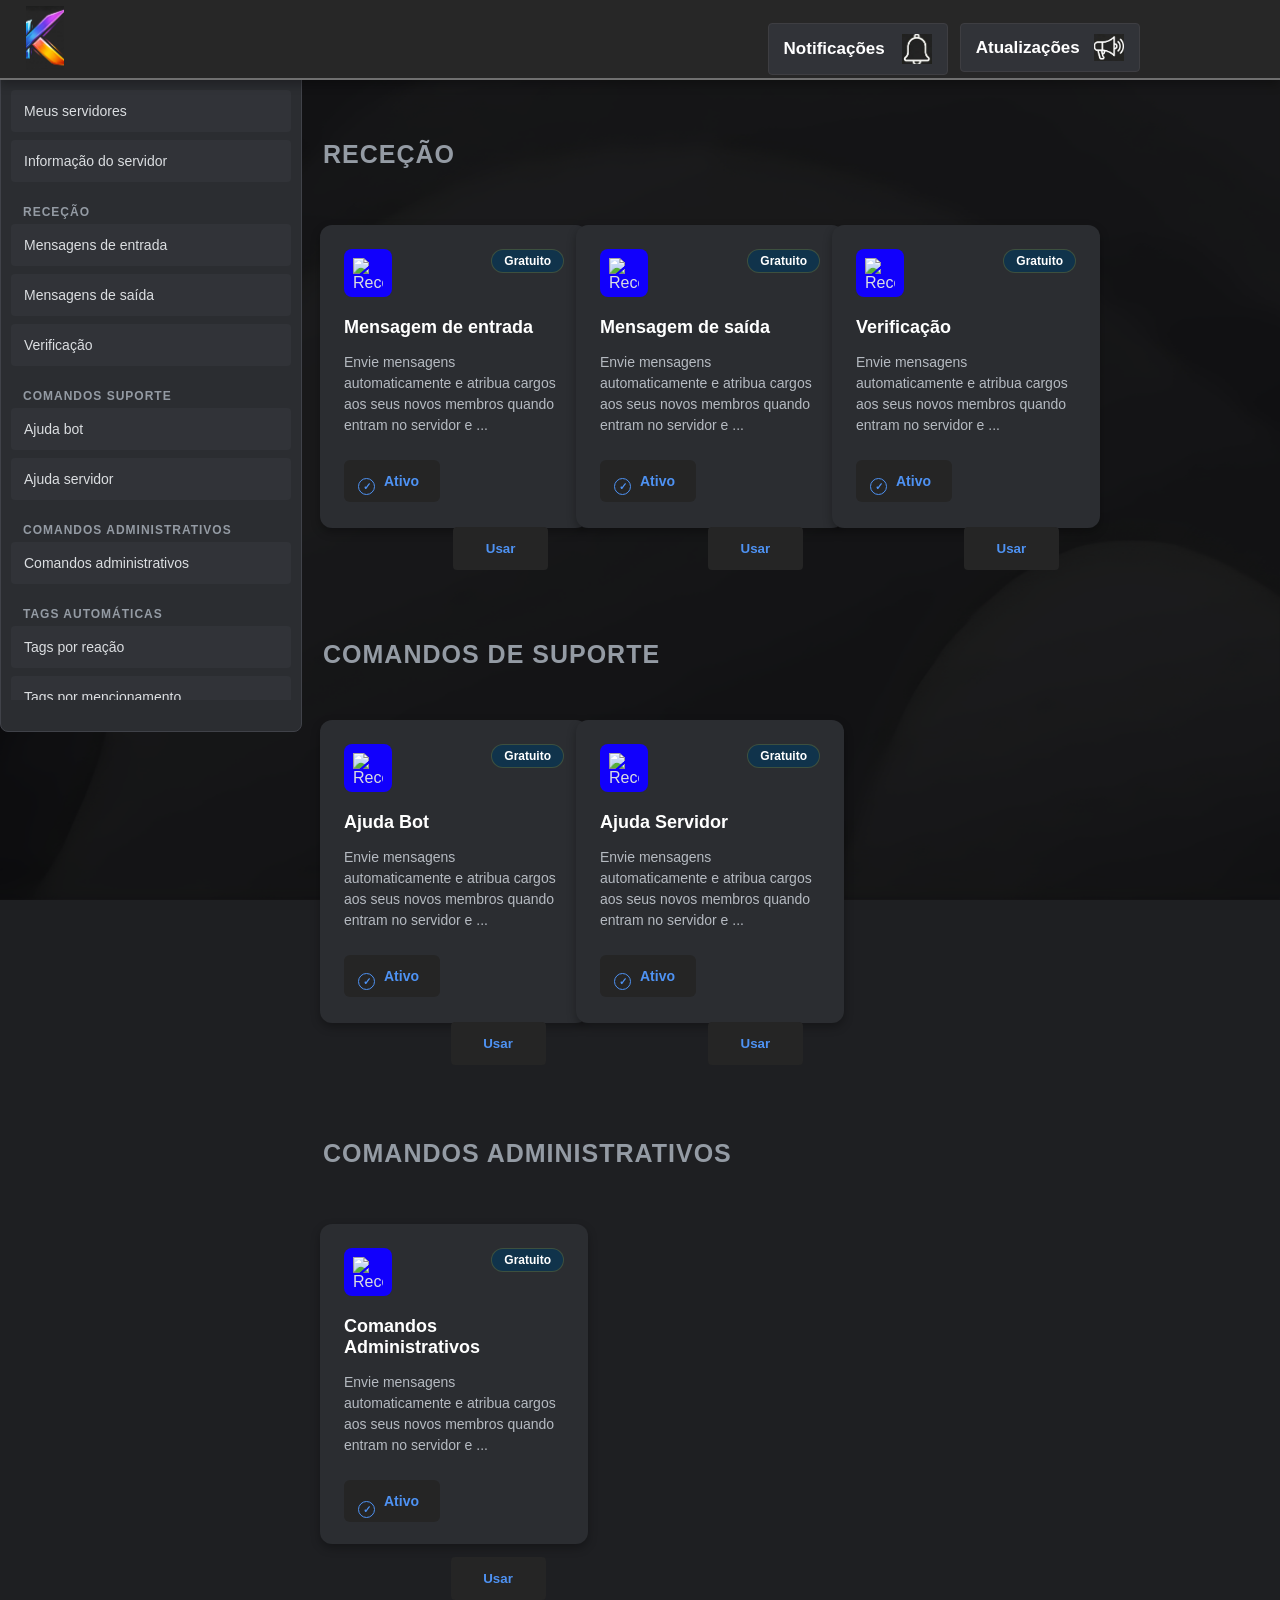
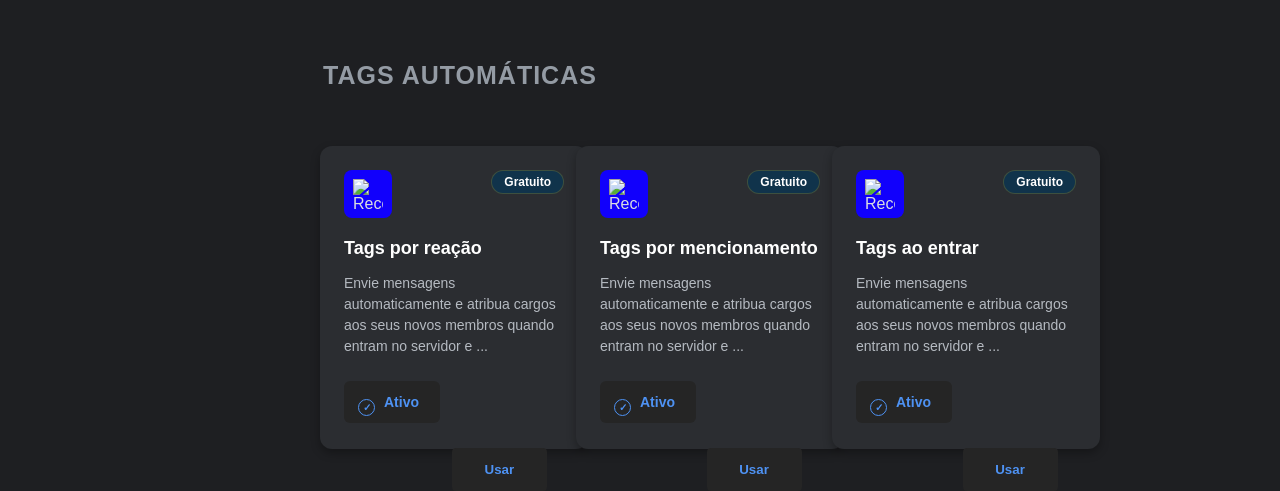
==== telainicialdashbord/telainicialdashbord.html @ 495f5aae "Add files via upload" ====
<!doctype html>
<html lang="pt-pt">

<head>
    <meta charset="UTF-8">
    <meta name="viewport" content="width=device-width, initial-scale=1.0">
    <meta name="description" content="Dashbord do Kroma">
    <meta name="kaywords" content="Dashbord, Kroma, Bot, Kroma bot, Discord bot">
    <meta name="author" content="David Santos">
    <title>Kroma dashbord</title>
    <link rel="stylesheet" href="telainicialdashbord.css">
</head>

<body>
    <header>
        <!--MENU-->
        <div class="container-vertical-scroll">
            <h3 class="titulo-scroll">Lista de Funcionalidades</h3>
            <div class="conteudo-scroll">
                <a href="funcoesdashbord/servidores.html" class="item-lista">Meus servidores</a>
                <a href="funcoesdashbord/infoservidores.html" class="item-lista">Informação do servidor</a>

                <div class="item-lista-categoria">Receção</div>
                <a href="funcoesdashbord/rececao_entrada/entrada.html" class="item-lista">Mensagens de entrada</a>
                <a href="funcoesdashbord/rececao_saida/saida.html" class="item-lista">Mensagens de saída</a>
                <a href="funcoesdashbord/rececao_verificacao/verificacao.html" class="item-lista">Verificação</a>

                <div class="item-lista-categoria">Comandos suporte</div>
                <a href="funcoesdashbord/comandos_suporte_ajuda_bot/ajuda_bot.html" class="item-lista">Ajuda bot</a>
                <a href="funcoesdashbord/comandos_suporte_ajuda_servidor/ajuda_servidor.html" class="item-lista">Ajuda
                    servidor</a>

                <div class="item-lista-categoria">Comandos administrativos</div>
                <a href="funcoesdashbord/comandos_administrativos_comandos_administrativos/comandos_administrativos.html"
                    class="item-lista">Comandos administrativos</a>

                <div class="item-lista-categoria">Tags automáticas</div>
                <a href="funcoesdashbord/tags_automaticas_tags_reacao/tags_reacao.html" class="item-lista">Tags por reação</a>
                <a href="funcoesdashbord/tags_automaticas_tags_mencionamento/tags_mencionamento.html" class="item-lista">Tags por mencionamento</a>
                <a href="funcoesdashbord/tags_automaticas_tags_entrar/tags_entrar.html" class="item-lista">Tag ao entrar</a>
            </div>
        </div>
        <!--TITULO RECEÇÃO-->
        <h1 class="titulo-rececao">Receção</h1>
        <!--TITULO COMANDOS SUPORTE-->
        <h1 class="titulo-comandos-suporte">Comandos de Suporte</h1>
        <!--TITULO COMANDOS ADMINISTRATIVOS-->
        <h1 class="titulo-comandos-administrativos">Comandos Administrativos</h1>
        <!--TITULO TAGS POR AUTOMATICAS-->
        <h1 class="titulo-tags-automaticas">Tags automáticas</h1>

    </header>

    <article>
        <div class="retangulo-info-telainicialdashbord"> </div>
        <div class="fundotelainicial-telainicialdashbord"> </div>
        <a href="..//index.html" class="logotelainicial-telainicialdashbord"></a>
        <!--ATUALIZAÇÕES-->
        <button id="btn-atualizacoes" class="botao-custom-atualizacoes">
            <span>Atualizações</span>
            <img src="imagenstelainicialdashbord/atualizacoestelainicialdashbord.jpg" alt="icon">
        </button>

        <div id="painel-atualizacoes" class="retangulo-atualizacoes">
            <div class="embed-item-atualizacoes">
                <div class="embed-barra-lateral-atualizacoes" style="background: #ff00b3;"></div>
                <div class="embed-conteudo-atualizacoes">
                    <strong>Versão 1.1</strong>
                    <p>Adicionado sistema com IA (Versão beta).</p>
                </div>
            </div>

            <div class="embed-item-atualizacoes">
                <div class="embed-barra-lateral-atualizacoes" style="background: #00ff15;"></div>
                <div class="embed-conteudo-atualizacoes">
                    <strong>Versão 1.0</strong>
                    <p>Adicionado sistema Tickets.</p>
                    <p>Adicionado mais 5 estilos de embled de entrada no servidor.</p>
                    <p>Adicionado mais 5 estilos de embled de saida no servidor.</p>
                </div>
            </div>

            <div class="embed-item-atualizacoes">
                <div class="embed-barra-lateral-atualizacoes" style="background: #5865F2;"></div>
                <div class="embed-conteudo-atualizacoes">
                    <strong>Versão Beta 1.1</strong>
                    <p>Otimização do sistema de convites.</p>
                    <p>Adicionado giveway exclusivo a tags.</p>
                    <p>Adicinado rank da staff.</p>
                </div>

            </div>
            <div class="embed-item-atualizacoes">
                <div class="embed-barra-lateral-atualizacoes" style="background: #ff0000;"></div>
                <div class="embed-conteudo-atualizacoes">
                    <strong>Versão Beta 1.0</strong>
                    <p>Adicionado sistema de giveway.</p>
                    <p>Adicionado sistema de convites.</p>
                    <p>Adicionado sistema de feedback à staff.</p>
                </div>

            </div>

        </div>
        <!--NOTIFICAÇÕES-->
        <button id="btn-notificacoes" class="botao-custom-notificacoes">
            <span>Notificações</span>
            <img src="imagenstelainicialdashbord/notificacaotelainicialdashbord.jpg" alt="icon">
        </button>

        <div id="painel-notificacoes" class="retangulo-notificacoes">
            <div class="embed-item-notificacoes">
                <div class="embed-barra-lateral-notificacoes" style="background: #eeff00;"></div>
                <div class="embed-conteudo-notificacoes">
                    <strong>SORTEIO</strong>
                    <p>Sorteio de um VIP mensal no nosso discord.</p>
                </div>
            </div>
        </div>
        <!--TODAS AS FUNCIONALIDADES DO BOT-->
        <!--MENSAGEM DE ENTRADA-->
        <div class="card-entrada">
            <div class="card-header-entrada">
                <div class="icon-box-entrada">
                    <img src="caminho-da-tua-imagem/wave-icon.png" alt="Recepção">
                </div>
                <span class="badge-gratuito-entrada">Gratuito</span>
            </div>

            <h2 class="card-title-entrada">Mensagem de entrada</h2>

            <p class="card-description-entrada">
                Envie mensagens automaticamente e atribua cargos aos seus novos membros quando entram no servidor e ...
            </p>

            <div class="status-button-entrada">
                <span class="check-icon-entrada">✓</span> Ativo
            </div>
        </div>
        <a href="funcoesdashbord/rececao_entrada/entrada.html" class="botao-funcao-entrada">
            <button type="button">Usar</button>
        </a>
        <!--MENSAGEM DE SAIDA-->
        <div class="card-saida">
            <div class="card-header-saida">
                <div class="icon-box-saida">
                    <img src="caminho-da-tua-imagem/wave-icon.png" alt="Recepção">
                </div>
                <span class="badge-gratuito-saida">Gratuito</span>
            </div>

            <h2 class="card-title-saida">Mensagem de saída</h2>

            <p class="card-description-saida">
                Envie mensagens automaticamente e atribua cargos aos seus novos membros quando entram no servidor e ...
            </p>

            <div class="status-button-saida">
                <span class="check-icon-saida">✓</span> Ativo
            </div>
        </div>
        <a href="funcoesdashbord/rececao_saida/saida.html" class="botao-funcao-saida">
            <button type="button">Usar</button>
        </a>
        <!--VERIFICAÇÃO-->
        <div class="card-verificacao">
            <div class="card-header-verificacao">
                <div class="icon-box-verificacao">
                    <img src="caminho-da-tua-imagem/wave-icon.png" alt="Recepção">
                </div>
                <span class="badge-gratuito-verificacao">Gratuito</span>
            </div>

            <h2 class="card-title-verificacao">Verificação</h2>

            <p class="card-description-verificacao">
                Envie mensagens automaticamente e atribua cargos aos seus novos membros quando entram no servidor e ...
            </p>

            <div class="status-button-verificacao">
                <span class="check-icon-verificacao">✓</span> Ativo
            </div>
        </div>
        <a href="funcoesdashbord/rececao_verificacao/verificacao.html" class="botao-funcao-verificacao">
            <button type="button">Usar</button>
        </a>
        <!--AJUDA BOT-->
        <div class="card-ajuda-bot">
            <div class="card-header-ajuda-bot">
                <div class="icon-box-ajuda-bot">
                    <img src="caminho-da-tua-imagem/wave-icon.png" alt="Recepção">
                </div>
                <span class="badge-gratuito-ajuda-bot">Gratuito</span>
            </div>

            <h2 class="card-title-ajuda-bot">Ajuda Bot</h2>

            <p class="card-description-ajuda-bot">
                Envie mensagens automaticamente e atribua cargos aos seus novos membros quando entram no servidor e ...
            </p>

            <div class="status-button-ajuda-bot">
                <span class="check-icon-ajuda-bot">✓</span> Ativo
            </div>
        </div>
        <a href="funcoesdashbord/comandos_suporte_ajuda_bot/ajuda_bot.html" class="botao-funcao-ajuda-bot">
            <button type="button">Usar</button>
        </a>
        <!--AJUDA SERVIDOR-->
        <div class="card-ajuda-servidor">
            <div class="card-header-ajuda-servidor">
                <div class="icon-box-ajuda-servidor">
                    <img src="caminho-da-tua-imagem/wave-icon.png" alt="Recepção">
                </div>
                <span class="badge-gratuito-ajuda-servidor">Gratuito</span>
            </div>

            <h2 class="card-title-ajuda-servidor">Ajuda Servidor</h2>

            <p class="card-description-ajuda-servidor">
                Envie mensagens automaticamente e atribua cargos aos seus novos membros quando entram no servidor e ...
            </p>

            <div class="status-button-ajuda-servidor">
                <span class="check-icon-ajuda-servidor">✓</span> Ativo
            </div>
        </div>
        <a href="funcoesdashbord/comandos_suporte_ajuda_servidor/ajuda_servidor.html" class="botao-funcao-ajuda-servidor">
            <button type="button">Usar</button>
        </a>
        <!--COMANDOS ADMINISTRATIVOS-->
        <div class="card-comandos-administrativos">
            <div class="card-header-comandos-administrativos">
                <div class="icon-box-comandos-administrativos">
                    <img src="caminho-da-tua-imagem/wave-icon.png" alt="Recepção">
                </div>
                <span class="badge-gratuito-comandos-administrativos">Gratuito</span>
            </div>

            <h2 class="card-title-comandos-administrativos">Comandos Administrativos</h2>

            <p class="card-description-comandos-administrativos">
                Envie mensagens automaticamente e atribua cargos aos seus novos membros quando entram no servidor e ...
            </p>

            <div class="status-button-comandos-administrativos">
                <span class="check-icon-comandos-administrativos">✓</span> Ativo
            </div>
        </div>
        <a href="funcoesdashbord/comandos_administrativos_comandos_administrativos/comandos_administrativos.html" class="botao-funcao-comandos-administrativos">
            <button type="button">Usar</button>
        </a>
        <!--TAGS POR REAÇÃO-->
        <div class="card-tags-reacao">
            <div class="card-header-tags-reacao">
                <div class="icon-box-tags-reacao">
                    <img src="caminho-da-tua-imagem/wave-icon.png" alt="Recepção">
                </div>
                <span class="badge-gratuito-tags-reacao">Gratuito</span>
            </div>

            <h2 class="card-title-tags-reacao">Tags por reação</h2>

            <p class="card-description-tags-reacao">
                Envie mensagens automaticamente e atribua cargos aos seus novos membros quando entram no servidor e ...
            </p>

            <div class="status-button-tags-reacao">
                <span class="check-icon-tags-reacao">✓</span> Ativo
            </div>
        </div>
        <a href="funcoesdashbord/tags_automaticas_tags_reacao/tags_reacao.html" class="botao-funcao-tags-reacao">
            <button type="button">Usar</button>
        </a>
        <!--TAGS POR MENCIONAMENTO-->
        <div class="card-tags-mencionamento">
            <div class="card-header-tags-mencionamento">
                <div class="icon-box-tags-mencionamento">
                    <img src="caminho-da-tua-imagem/wave-icon.png" alt="Recepção">
                </div>
                <span class="badge-gratuito-tags-mencionamento">Gratuito</span>
            </div>

            <h2 class="card-title-tags-mencionamento">Tags por mencionamento</h2>

            <p class="card-description-tags-mencionamento">
                Envie mensagens automaticamente e atribua cargos aos seus novos membros quando entram no servidor e ...
            </p>

            <div class="status-button-tags-mencionamento">
                <span class="check-icon-tags-mencionamento">✓</span> Ativo
            </div>
        </div>
        <a href="funcoesdashbord/tags_automaticas_tags_mencionamento/tags_mencionamento.html" class="botao-funcao-tags-mencionamento">
            <button type="button">Usar</button>
        </a>
        <!--TAGS AO ENTRAR-->
        <div class="card-tags-entrar">
            <div class="card-header-tags-entrar">
                <div class="icon-box-tags-entrar">
                    <img src="caminho-da-tua-imagem/wave-icon.png" alt="Recepção">
                </div>
                <span class="badge-gratuito-tags-entrar">Gratuito</span>
            </div>

            <h2 class="card-title-tags-entrar">Tags ao entrar</h2>

            <p class="card-description-tags-entrar">
                Envie mensagens automaticamente e atribua cargos aos seus novos membros quando entram no servidor e ...
            </p>

            <div class="status-button-tags-entrar">
                <span class="check-icon-tags-entrar">✓</span> Ativo
            </div>
        </div>
        <a href="funcoesdashbord/tags_automaticas_tags_entrar/tags_entrar.html" class="botao-funcao-tags-entrar">
            <button type="button">Usar</button>
        </a>
    </article>

    <footer>
    </footer>
    <script src="telainicialdashbord.js"></script>
</body>

</html>
---- telainicialdashbord/telainicialdashbord.css ----
.retangulo-info-telainicialdashbord {
    position: fixed;
    top: 0;
    left: 0;
    z-index: 3;
    width: 100%;
    height: 80px;
    background-color: #272727;
    display: flex;
    align-items: center;
    justify-content: center;
    padding: 0 20px;
    box-sizing: border-box;
    border-bottom: 2px solid #707070;
    box-shadow: 0 4px 10px rgba(0, 0, 0, 0.3);
    transition: all 0.3s ease;
    font-family: sans-serif;
}

@media (max-width: 600px) {
    .retangulo-info-telainicialdashbord {
        height: 60px;
        font-size: 14px;
    }
}

.fundotelainicial-telainicialdashbord {
    position: fixed;
    top: 0;
    left: 0;
    width: 100%;
    height: 100%;
    background-image: url('imagenstelainicialdashbord/fundotelaincialdashbord.png');
    background-size: cover;
    background-position: center;
    z-index: 0;
}

.logotelainicial-telainicialdashbord {
    position: fixed;
    top: 0.7%;
    left: 2%;
    width: 3%;
    height: 7%;
    background-image: url('imagenstelainicialdashbord/logotelainicialdashbord.jpg');
    background-size: cover;
    background-position: center;
    z-index: 4;
}

.container-vertical-scroll {
    position: fixed;
    top: 30px;
    /* Ajusta conforme a tua dashboard */
    left: 0px;
    width: 300px;
    height: 700px;
    background-color: #2b2d31;
    /* Cor cinza escuro do Discord */
    border-radius: 8px;
    border: 1px solid #404249;
    overflow: hidden;
    /* Garante que nada sai das bordas arredondadas */
    z-index: 1;
}

.titulo-scroll {
    background-color: #232428;
    color: white;
    margin: 0;
    padding: 15px;
    text-align: center;
    font-family: sans-serif;
    font-size: 16px;
    border-bottom: 1px solid #404249;
}

.conteudo-scroll {
    height: 600px;
    /* ALTURA FIXA: O scroll só aparece se o conteúdo exceder isto */
    overflow-y: auto;
    /* Adiciona o scroll vertical automaticamente */
    padding: 10px;
}

/* Estilização da Barra de Scroll (Para ficar bonita no Chrome/Edge) */
.conteudo-scroll::-webkit-scrollbar {
    width: 8px;
}

.conteudo-scroll::-webkit-scrollbar-track {
    background: #2b2d31;
}

.conteudo-scroll::-webkit-scrollbar-thumb {
    background: #1e1f22;
    border-radius: 10px;
}

.conteudo-scroll::-webkit-scrollbar-thumb:hover {
    background: #101112;
    /* Cor azul quando passas o rato */
}

/* Estilo dos itens lá dentro */
.item-lista {
    display: block;
    /* Faz o link ocupar a largura toda do retângulo */
    background: #313338;
    color: #dbdee1;
    padding: 12px;
    margin-bottom: 8px;
    border-radius: 4px;
    font-family: sans-serif;
    font-size: 14px;
    text-decoration: none;
    /* Remove o sublinhado de link */
    transition: all 0.2s ease;
    /* Efeito suave ao passar o rato */
    border: 1px solid transparent;
}

/* Efeito ao passar o rato (Hover) */
.item-lista:hover {
    background: #404249;
    /* Fica um pouco mais claro */
    color: #ffffff;
    /* A letra fica branca pura */
    transform: translateX(5px);
    /* Dá um pequeno salto para a direita */
}

/* Estilo das Categorias (Não são clicáveis) */
.item-lista-categoria {
    color: #949ba4;
    /* Cor mais discreta para títulos de categoria */
    padding: 15px 12px 5px 12px;
    font-family: sans-serif;
    font-size: 12px;
    /* Texto menor para parecer cabeçalho */
    font-weight: bold;
    text-transform: uppercase;
    /* Letras maiúsculas */
    letter-spacing: 1px;
}

/* Botão Estilo VS Code / Discord */
.botao-custom-atualizacoes {
    position: fixed;
    background-color: #313338;
    /* Cor original */
    color: white;
    border: 1px solid #3e3e42;
    padding: 10px 15px;
    width: 180px;
    display: flex;
    justify-content: space-between;
    align-items: center;
    cursor: pointer;
    border-radius: 4px;
    font-family: sans-serif;
    z-index: 3;
    top: 2.5%;
    left: 75%;
    font-size: 17px;
    transition: background-color 0.2s ease, border-color 0.2s ease;
    font-weight: bold;
}

/* ESTADO QUANDO PASSAS O RATO (HOVER) */
.botao-custom-atualizacoes:hover {
    background-color: #404249;
    /* Um cinza um pouco mais claro */
}

/* ESTADO QUANDO CLICAS (ACTIVE) - Opcional, para dar efeito de clique */
.botao-custom:active {
    background-color: #3e3e42;
    transform: translateY(1px);
    /* O botão "baixa" 1 pixel ao clicar */
}

.botao-custom-atualizacoes img {
    width: 30px;
    height: 27px;
    object-fit: cover;
}

/* Retângulo de Atualizações */
.retangulo-atualizacoes {
    display: none !important;
    position: absolute;
    width: 300px;
    background-color: #2b2d31;
    border: 1px solid #3e3e42;
    padding: 10px;
    border-radius: 4px;
    z-index: 9999;
    left: 70%;
    top: 9%;
}

/* Estilo que simula um Embed do Discord */
.embed-item-atualizacoes {
    background-color: #232428;
    display: flex;
    margin-bottom: 8px;
    border-radius: 4px;
    overflow: hidden;
}

.embed-barra-lateral-atualizacoes {
    width: 4px;
    /* A cor é definida via 'style' no HTML, mas podes por uma base aqui */
}

.embed-conteudo-atualizacoes {
    padding: 10px;
    color: #dbdee1;
    font-size: 13px;
    font-family: sans-serif;
}

/* Classe auxiliar para o JS */
.mostrar-atualizacoes {
    display: block !important;
}

.botao-custom-notificacoes {
    position: fixed;
    background-color: #313338;
    /* Cor original */
    color: white;
    border: 1px solid #3e3e42;
    padding: 10px 15px;
    width: 180px;
    display: flex;
    justify-content: space-between;
    align-items: center;
    cursor: pointer;
    border-radius: 4px;
    font-family: sans-serif;
    z-index: 3;
    top: 2.5%;
    left: 60%;
    font-size: 17px;
    transition: background-color 0.2s ease, border-color 0.2s ease;
    font-weight: bold;
}

/* ESTADO QUANDO PASSAS O RATO (HOVER) */
.botao-custom-notificacoes:hover {
    background-color: #404249;
    /* Um cinza um pouco mais claro */
}

/* ESTADO QUANDO CLICAS (ACTIVE) - Opcional, para dar efeito de clique */
.botao-custom-notificacoes:active {
    background-color: #3e3e42;
    transform: translateY(1px);
    /* O botão "baixa" 1 pixel ao clicar */
}

.botao-custom-notificacoes img {
    width: 30px;
    height: 30px;
    object-fit: cover;
}

/* Retângulo de Atualizações */
.retangulo-notificacoes {
    display: none !important;
    position: absolute;
    width: 300px;
    background-color: #2b2d31;
    border: 1px solid #3e3e42;
    padding: 10px;
    border-radius: 4px;
    z-index: 9999;
    left: 55%;
    top: 9%;
}

/* Estilo que simula um Embed do Discord */
.embed-item-notificacoes {
    background-color: #232428;
    display: flex;
    margin-bottom: 8px;
    border-radius: 4px;
    overflow: hidden;
}

.embed-barra-lateral-notificacoes {
    width: 4px;
}

.embed-conteudo-notificacoes {
    padding: 10px;
    color: #dbdee1;
    font-size: 13px;
    font-family: sans-serif;
}

/* Classe auxiliar para o JS */
.mostrar-notificacoes {
    display: block !important;
}

.mostrar-painel {
    display: block !important;
}

body {
    background-color: #1e1f22;
    /* Fundo escuro estilo Discord */
    font-family: 'Segoe UI', Tahoma, Geneva, Verdana, sans-serif;
    margin: 0;
    margin-top: 1700px;
}

.titulo-rececao {
    position: absolute;
    color: #949ba4;
    /* Cor mais discreta para títulos de categoria */
    padding: 15px 12px 5px 12px;
    font-family: sans-serif;
    font-size: 25px;
    /* Texto menor para parecer cabeçalho */
    font-weight: bold;
    text-transform: uppercase;
    /* Letras maiúsculas */
    letter-spacing: 1px;
    top: 12%;
    left: 24.3%;
    z-index: 2;
}

.botao-funcao-entrada button {
    position: absolute;
    background-color: #252525; /* Azul clássico do Discord */
    color: #4e92f3;
    padding: 10px 20px;
    border: none;
    border-radius: 4px;
    font-family: sans-serif;
    font-weight: bold;
    cursor: pointer;
    transition: background-color 0.2s;
    z-index: 2;
    top: 58.6%;
    left: 35.4%;
    width: 95px;
    height: 43px;
}

.botao-funcao-entrada button:hover {
    background-color: #404249; /* Azul um pouco mais escuro ao passar o rato */
}

.card-entrada {
    position: absolute;
    background-color: #2b2d31;
    width: 220px;
    height: 255px;
    padding: 24px;
    top: 25%;
    left: 25%;
    border-radius: 12px;
    box-shadow: 0 4px 10px rgba(0, 0, 0, 0.3);
    color: #dbdee1;
    z-index: 1;
}

.card-header-entrada {
    display: flex;
    justify-content: space-between;
    align-items: flex-start;
    margin-bottom: 20px;
}

.icon-box-entrada {
    background-color: #1100fc;
    /* Cor de fundo do ícone (ajuste conforme a imagem) */
    width: 48px;
    height: 48px;
    border-radius: 8px;
    display: flex;
    justify-content: center;
    align-items: center;
}

.icon-box-entrada img {
    width: 30px;
    height: 30px;
}

.badge-gratuito-entrada {
    background-color: #10334b;
    color: #ffffff;
    padding: 4px 12px;
    border-radius: 20px;
    font-size: 12px;
    font-weight: bold;
    border: 1px solid rgba(241, 196, 15, 0.2);
}

.card-title-entrada {
    color: #ffffff;
    font-size: 18px;
    margin: 0 0 12px 0;
}

.card-description-entrada {
    font-size: 14px;
    line-height: 1.5;
    color: #b5bac1;
    margin-bottom: 24px;
}

.status-button-entrada {
    display: relative;
    top: 20%;
    left: 60%;
    background-color: #252525;
    color: #4e92f3;
    /* Azul do texto "Ativo" */
    padding: 13px 6px;
    padding-left: 40px;
    border-radius: 6px;
    font-size: 14px;
    font-weight: 600;
    transition: background 0.2s;
    z-index: 1;
    width: 50px;
}

.check-icon-entrada {
    position: absolute;
    width: 15px;
    height: 15px;
    border: 1px solid #4e92f3;
    border-radius: 50%;
    display: flex;
    justify-content: center;
    align-items: center;
    margin-right: 10px;
    margin-left: 30px;
    font-size: 10px;
    top: 83.5%;
    left: 3%;
}

.botao-funcao-saida button {
    position: absolute;
    background-color: #252525; /* Azul clássico do Discord */
    color: #4e92f3;
    padding: 10px 20px;
    border: none;
    border-radius: 4px;
    font-family: sans-serif;
    font-weight: bold;
    cursor: pointer;
    transition: background-color 0.2s;
    z-index: 2;
    top: 58.6%;
    left: 55.3%;
    width: 95px;
    height: 43px;
}

.botao-funcao-saida button:hover {
    background-color: #404249; /* Azul um pouco mais escuro ao passar o rato */
}

.card-saida {
    position: absolute;
    background-color: #2b2d31;
    width: 220px;
    height: 255px;
    padding: 24px;
    top: 25%;
    left: 45%;
    border-radius: 12px;
    box-shadow: 0 4px 10px rgba(0, 0, 0, 0.3);
    color: #dbdee1;
    z-index: 1;
}

.card-header-saida {
    display: flex;
    justify-content: space-between;
    align-items: flex-start;
    margin-bottom: 20px;
}

.icon-box-saida {
    background-color: #1100fc;
    /* Cor de fundo do ícone (ajuste conforme a imagem) */
    width: 48px;
    height: 48px;
    border-radius: 8px;
    display: flex;
    justify-content: center;
    align-items: center;
}

.icon-box-saida img {
    width: 30px;
    height: 30px;
}

.badge-gratuito-saida {
    background-color: #10334b;
    color: #ffffff;
    padding: 4px 12px;
    border-radius: 20px;
    font-size: 12px;
    font-weight: bold;
    border: 1px solid rgba(241, 196, 15, 0.2);
}

.card-title-saida {
    color: #ffffff;
    font-size: 18px;
    margin: 0 0 12px 0;
}

.card-description-saida {
    font-size: 14px;
    line-height: 1.5;
    color: #b5bac1;
    margin-bottom: 24px;
}

.status-button-saida {
    display: relative;
    top: 20%;
    left: 60%;
    background-color: #252525;
    color: #4e92f3;
    /* Azul do texto "Ativo" */
    padding: 13px 6px;
    padding-left: 40px;
    border-radius: 6px;
    font-size: 14px;
    font-weight: 600;
    transition: background 0.2s;
    z-index: 1;
    width: 50px;
}

.check-icon-saida {
    position: absolute;
    width: 15px;
    height: 15px;
    border: 1px solid #4e92f3;
    border-radius: 50%;
    display: flex;
    justify-content: center;
    align-items: center;
    margin-right: 10px;
    margin-left: 30px;
    font-size: 10px;
    top: 83.5%;
    left: 3%;
}

.botao-funcao-verificacao button {
    position: absolute;
    background-color: #252525; /* Azul clássico do Discord */
    color: #4e92f3;
    padding: 10px 20px;
    border: none;
    border-radius: 4px;
    font-family: sans-serif;
    font-weight: bold;
    cursor: pointer;
    transition: background-color 0.2s;
    z-index: 2;
    top: 58.6%;
    left: 75.3%;
    width: 95px;
    height: 43px;
}

.botao-funcao-verificacao button:hover {
    background-color: #404249; /* Azul um pouco mais escuro ao passar o rato */
}

.card-verificacao {
    position: absolute;
    background-color: #2b2d31;
    width: 220px;
    height: 255px;
    padding: 24px;
    top: 25%;
    left: 65%;
    border-radius: 12px;
    box-shadow: 0 4px 10px rgba(0, 0, 0, 0.3);
    color: #dbdee1;
    z-index: 1;
}

.card-header-verificacao {
    display: flex;
    justify-content: space-between;
    align-items: flex-start;
    margin-bottom: 20px;
}

.icon-box-verificacao {
    background-color: #1100fc;
    /* Cor de fundo do ícone (ajuste conforme a imagem) */
    width: 48px;
    height: 48px;
    border-radius: 8px;
    display: flex;
    justify-content: center;
    align-items: center;
}

.icon-box-verificacao img {
    width: 30px;
    height: 30px;
}

.badge-gratuito-verificacao {
    background-color: #10334b;
    color: #ffffff;
    padding: 4px 12px;
    border-radius: 20px;
    font-size: 12px;
    font-weight: bold;
    border: 1px solid rgba(241, 196, 15, 0.2);
}

.card-title-verificacao {
    color: #ffffff;
    font-size: 18px;
    margin: 0 0 12px 0;
}

.card-description-verificacao {
    font-size: 14px;
    line-height: 1.5;
    color: #b5bac1;
    margin-bottom: 24px;
}

.status-button-verificacao {
    display: relative;
    top: 20%;
    left: 60%;
    background-color: #252525;
    color: #4e92f3;
    /* Azul do texto "Ativo" */
    padding: 13px 6px;
    padding-left: 40px;
    border-radius: 6px;
    font-size: 14px;
    font-weight: 600;
    transition: background 0.2s;
    z-index: 1;
    width: 50px;
}

.check-icon-verificacao {
    position: absolute;
    width: 15px;
    height: 15px;
    border: 1px solid #4e92f3;
    border-radius: 50%;
    display: flex;
    justify-content: center;
    align-items: center;
    margin-right: 10px;
    margin-left: 30px;
    font-size: 10px;
    top: 83.5%;
    left: 3%;
}

.titulo-comandos-suporte {
    position: absolute;
    color: #949ba4;
    /* Cor mais discreta para títulos de categoria */
    padding: 15px 12px 5px 12px;
    font-family: sans-serif;
    font-size: 25px;
    /* Texto menor para parecer cabeçalho */
    font-weight: bold;
    text-transform: uppercase;
    /* Letras maiúsculas */
    letter-spacing: 1px;
    top: 67.6%;
    left: 24.3%;
    z-index: 2;
}

.botao-funcao-ajuda-bot button {
    position: absolute;
    background-color: #252525; /* Azul clássico do Discord */
    color: #4e92f3;
    padding: 10px 20px;
    border: none;
    border-radius: 4px;
    font-family: sans-serif;
    font-weight: bold;
    cursor: pointer;
    transition: background-color 0.2s;
    z-index: 2;
    top: 113.6%;
    left: 35.2%;
    width: 95px;
    height: 43px;
}

.botao-funcao-ajuda-bot button:hover {
    background-color: #404249; /* Azul um pouco mais escuro ao passar o rato */
}

.card-ajuda-bot {
    position: absolute;
    background-color: #2b2d31;
    width: 220px;
    height: 255px;
    padding: 24px;
    top: 80%;
    left: 25%;
    border-radius: 12px;
    box-shadow: 0 4px 10px rgba(0, 0, 0, 0.3);
    color: #dbdee1;
    z-index: 1;
}

.card-header-ajuda-bot {
    display: flex;
    justify-content: space-between;
    align-items: flex-start;
    margin-bottom: 20px;
}

.icon-box-ajuda-bot {
    background-color: #1100fc;
    /* Cor de fundo do ícone (ajuste conforme a imagem) */
    width: 48px;
    height: 48px;
    border-radius: 8px;
    display: flex;
    justify-content: center;
    align-items: center;
}

.icon-box-ajuda-bot img {
    width: 30px;
    height: 30px;
}

.badge-gratuito-ajuda-bot {
    background-color: #10334b;
    color: #ffffff;
    padding: 4px 12px;
    border-radius: 20px;
    font-size: 12px;
    font-weight: bold;
    border: 1px solid rgba(241, 196, 15, 0.2);
}

.card-title-ajuda-bot {
    color: #ffffff;
    font-size: 18px;
    margin: 0 0 12px 0;
}

.card-description-ajuda-bot {
    font-size: 14px;
    line-height: 1.5;
    color: #b5bac1;
    margin-bottom: 24px;
}

.status-button-ajuda-bot {
    display: relative;
    top: 20%;
    left: 60%;
    background-color: #252525;
    color: #4e92f3;
    /* Azul do texto "Ativo" */
    padding: 13px 6px;
    padding-left: 40px;
    border-radius: 6px;
    font-size: 14px;
    font-weight: 600;
    transition: background 0.2s;
    z-index: 1;
    width: 50px;
}

.check-icon-ajuda-bot {
    position: absolute;
    width: 15px;
    height: 15px;
    border: 1px solid #4e92f3;
    border-radius: 50%;
    display: flex;
    justify-content: center;
    align-items: center;
    margin-right: 10px;
    margin-left: 30px;
    font-size: 10px;
    top: 83.5%;
    left: 3%;
}

.botao-funcao-ajuda-servidor button {
    position: absolute;
    background-color: #252525; /* Azul clássico do Discord */
    color: #4e92f3;
    padding: 10px 20px;
    border: none;
    border-radius: 4px;
    font-family: sans-serif;
    font-weight: bold;
    cursor: pointer;
    transition: background-color 0.2s;
    z-index: 2;
    top: 113.6%;
    left: 55.3%;
    width: 95px;
    height: 43px;
}

.botao-funcao-ajuda-servidor button:hover {
    background-color: #404249; /* Azul um pouco mais escuro ao passar o rato */
}

.card-ajuda-servidor {
    position: absolute;
    background-color: #2b2d31;
    width: 220px;
    height: 255px;
    padding: 24px;
    top: 80%;
    left: 45%;
    border-radius: 12px;
    box-shadow: 0 4px 10px rgba(0, 0, 0, 0.3);
    color: #dbdee1;
    z-index: 1;
}

.card-header-ajuda-servidor {
    display: flex;
    justify-content: space-between;
    align-items: flex-start;
    margin-bottom: 20px;
}

.icon-box-ajuda-servidor {
    background-color: #1100fc;
    /* Cor de fundo do ícone (ajuste conforme a imagem) */
    width: 48px;
    height: 48px;
    border-radius: 8px;
    display: flex;
    justify-content: center;
    align-items: center;
}

.icon-box-ajuda-servidor img {
    width: 30px;
    height: 30px;
}

.badge-gratuito-ajuda-servidor {
    background-color: #10334b;
    color: #ffffff;
    padding: 4px 12px;
    border-radius: 20px;
    font-size: 12px;
    font-weight: bold;
    border: 1px solid rgba(241, 196, 15, 0.2);
}

.card-title-ajuda-servidor {
    color: #ffffff;
    font-size: 18px;
    margin: 0 0 12px 0;
}

.card-description-ajuda-servidor {
    font-size: 14px;
    line-height: 1.5;
    color: #b5bac1;
    margin-bottom: 24px;
}

.status-button-ajuda-servidor {
    display: relative;
    top: 20%;
    left: 60%;
    background-color: #252525;
    color: #4e92f3;
    /* Azul do texto "Ativo" */
    padding: 13px 6px;
    padding-left: 40px;
    border-radius: 6px;
    font-size: 14px;
    font-weight: 600;
    transition: background 0.2s;
    z-index: 1;
    width: 50px;
}

.check-icon-ajuda-servidor {
    position: absolute;
    width: 15px;
    height: 15px;
    border: 1px solid #4e92f3;
    border-radius: 50%;
    display: flex;
    justify-content: center;
    align-items: center;
    margin-right: 10px;
    margin-left: 30px;
    font-size: 10px;
    top: 83.5%;
    left: 3%;
}

.titulo-comandos-administrativos {
    position: absolute;
    color: #949ba4;
    /* Cor mais discreta para títulos de categoria */
    padding: 15px 12px 5px 12px;
    font-family: sans-serif;
    font-size: 25px;
    /* Texto menor para parecer cabeçalho */
    font-weight: bold;
    text-transform: uppercase;
    /* Letras maiúsculas */
    letter-spacing: 1px;
    top: 123%;
    left: 24.3%;
    z-index: 2;
}

.botao-funcao-comandos-administrativos button {
    position: absolute;
    background-color: #252525; /* Azul clássico do Discord */
    color: #4e92f3;
    padding: 10px 20px;
    border: none;
    border-radius: 4px;
    font-family: sans-serif;
    font-weight: bold;
    cursor: pointer;
    transition: background-color 0.2s;
    z-index: 2;
    top: 173%;
    left: 35.2%;
    width: 95px;
    height: 43px;
}

.botao-funcao-comandos-administrativos button:hover {
    background-color: #404249; /* Azul um pouco mais escuro ao passar o rato */
}

.card-comandos-administrativos {
    position: absolute;
    background-color: #2b2d31;
    width: 220px;
    height: 272px;
    padding: 24px;
    top: 136%;
    left: 25%;
    border-radius: 12px;
    box-shadow: 0 4px 10px rgba(0, 0, 0, 0.3);
    color: #dbdee1;
    z-index: 1;
}

.card-header-comandos-administrativos {
    display: flex;
    justify-content: space-between;
    align-items: flex-start;
    margin-bottom: 20px;
}

.icon-box-comandos-administrativos {
    background-color: #1100fc;
    /* Cor de fundo do ícone (ajuste conforme a imagem) */
    width: 48px;
    height: 48px;
    border-radius: 8px;
    display: flex;
    justify-content: center;
    align-items: center;
}

.icon-box-comandos-administrativos img {
    width: 30px;
    height: 30px;
}

.badge-gratuito-comandos-administrativos {
    background-color: #10334b;
    color: #ffffff;
    padding: 4px 12px;
    border-radius: 20px;
    font-size: 12px;
    font-weight: bold;
    border: 1px solid rgba(241, 196, 15, 0.2);
}

.card-title-comandos-administrativos {
    color: #ffffff;
    font-size: 18px;
    margin: 0 0 12px 0;
}

.card-description-comandos-administrativos {
    font-size: 14px;
    line-height: 1.5;
    color: #b5bac1;
    margin-bottom: 24px;
}

.status-button-comandos-administrativos {
    display: relative;
    top: 20%;
    left: 60%;
    background-color: #252525;
    color: #4e92f3;
    /* Azul do texto "Ativo" */
    padding: 13px 6px;
    padding-left: 40px;
    border-radius: 6px;
    font-size: 14px;
    font-weight: 600;
    transition: background 0.2s;
    z-index: 1;
    width: 50px;
}

.check-icon-comandos-administrativos {
    position: absolute;
    width: 15px;
    height: 15px;
    border: 1px solid #4e92f3;
    border-radius: 50%;
    display: flex;
    justify-content: center;
    align-items: center;
    margin-right: 10px;
    margin-left: 30px;
    font-size: 10px;
    top: 86.5%;
    left: 3%;
}

.titulo-tags-automaticas {
    position: absolute;
    color: #949ba4;
    /* Cor mais discreta para títulos de categoria */
    padding: 15px 12px 5px 12px;
    font-family: sans-serif;
    font-size: 25px;
    /* Texto menor para parecer cabeçalho */
    font-weight: bold;
    text-transform: uppercase;
    /* Letras maiúsculas */
    letter-spacing: 1px;
    top: 181%;
    left: 24.3%;
    z-index: 2;
}

.botao-funcao-tags-reacao button {
    position: absolute;
    background-color: #252525; /* Azul clássico do Discord */
    color: #4e92f3;
    padding: 10px 20px;
    border: none;
    border-radius: 4px;
    font-family: sans-serif;
    font-weight: bold;
    cursor: pointer;
    transition: background-color 0.2s;
    z-index: 2;
    top: 227.6%;
    left: 35.3%;
    width: 95px;
    height: 43px;
}

.botao-funcao-tags-reacao button:hover {
    background-color: #404249; /* Azul um pouco mais escuro ao passar o rato */
}

.card-tags-reacao {
    position: absolute;
    background-color: #2b2d31;
    width: 220px;
    height: 255px;
    padding: 24px;
    top: 194%;
    left: 25%;
    border-radius: 12px;
    box-shadow: 0 4px 10px rgba(0, 0, 0, 0.3);
    color: #dbdee1;
    z-index: 1;
}

.card-header-tags-reacao {
    display: flex;
    justify-content: space-between;
    align-items: flex-start;
    margin-bottom: 20px;
}

.icon-box-tags-reacao {
    background-color: #1100fc;
    /* Cor de fundo do ícone (ajuste conforme a imagem) */
    width: 48px;
    height: 48px;
    border-radius: 8px;
    display: flex;
    justify-content: center;
    align-items: center;
}

.icon-box-tags-reacao img {
    width: 30px;
    height: 30px;
}

.badge-gratuito-tags-reacao {
    background-color: #10334b;
    color: #ffffff;
    padding: 4px 12px;
    border-radius: 20px;
    font-size: 12px;
    font-weight: bold;
    border: 1px solid rgba(241, 196, 15, 0.2);
}

.card-title-tags-reacao {
    color: #ffffff;
    font-size: 18px;
    margin: 0 0 12px 0;
}

.card-description-tags-reacao {
    font-size: 14px;
    line-height: 1.5;
    color: #b5bac1;
    margin-bottom: 24px;
}

.status-button-tags-reacao {
    display: relative;
    top: 20%;
    left: 60%;
    background-color: #252525;
    color: #4e92f3;
    /* Azul do texto "Ativo" */
    padding: 13px 6px;
    padding-left: 40px;
    border-radius: 6px;
    font-size: 14px;
    font-weight: 600;
    transition: background 0.2s;
    z-index: 1;
    width: 50px;
}

.check-icon-tags-reacao {
    position: absolute;
    width: 15px;
    height: 15px;
    border: 1px solid #4e92f3;
    border-radius: 50%;
    display: flex;
    justify-content: center;
    align-items: center;
    margin-right: 10px;
    margin-left: 30px;
    font-size: 10px;
    top: 83.5%;
    left: 3%;
}

.botao-funcao-tags-mencionamento button {
    position: absolute;
    background-color: #252525; /* Azul clássico do Discord */
    color: #4e92f3;
    padding: 10px 20px;
    border: none;
    border-radius: 4px;
    font-family: sans-serif;
    font-weight: bold;
    cursor: pointer;
    transition: background-color 0.2s;
    z-index: 2;
    top: 227.6%;
    left: 55.2%;
    width: 95px;
    height: 43px;
}

.botao-funcao-tags-mencionamento button:hover {
    background-color: #404249; /* Azul um pouco mais escuro ao passar o rato */
}

.card-tags-mencionamento {
    position: absolute;
    background-color: #2b2d31;
    width: 220px;
    height: 255px;
    padding: 24px;
    top: 194%;
    left: 45%;
    border-radius: 12px;
    box-shadow: 0 4px 10px rgba(0, 0, 0, 0.3);
    color: #dbdee1;
    z-index: 1;
}

.card-header-tags-mencionamento {
    display: flex;
    justify-content: space-between;
    align-items: flex-start;
    margin-bottom: 20px;
}

.icon-box-tags-mencionamento {
    background-color: #1100fc;
    /* Cor de fundo do ícone (ajuste conforme a imagem) */
    width: 48px;
    height: 48px;
    border-radius: 8px;
    display: flex;
    justify-content: center;
    align-items: center;
}

.icon-box-tags-mencionamento img {
    width: 30px;
    height: 30px;
}

.badge-gratuito-tags-mencionamento {
    background-color: #10334b;
    color: #ffffff;
    padding: 4px 12px;
    border-radius: 20px;
    font-size: 12px;
    font-weight: bold;
    border: 1px solid rgba(241, 196, 15, 0.2);
}

.card-title-tags-mencionamento {
    color: #ffffff;
    font-size: 18px;
    margin: 0 0 12px 0;
}

.card-description-tags-mencionamento {
    font-size: 14px;
    line-height: 1.5;
    color: #b5bac1;
    margin-bottom: 24px;
}

.status-button-tags-mencionamento {
    display: relative;
    top: 20%;
    left: 60%;
    background-color: #252525;
    color: #4e92f3;
    /* Azul do texto "Ativo" */
    padding: 13px 6px;
    padding-left: 40px;
    border-radius: 6px;
    font-size: 14px;
    font-weight: 600;
    transition: background 0.2s;
    z-index: 1;
    width: 50px;
}

.check-icon-tags-mencionamento {
    position: absolute;
    width: 15px;
    height: 15px;
    border: 1px solid #4e92f3;
    border-radius: 50%;
    display: flex;
    justify-content: center;
    align-items: center;
    margin-right: 10px;
    margin-left: 30px;
    font-size: 10px;
    top: 83.5%;
    left: 3%;
}

.botao-funcao-tags-entrar button {
    position: absolute;
    background-color: #252525; /* Azul clássico do Discord */
    color: #4e92f3;
    padding: 10px 20px;
    border: none;
    border-radius: 4px;
    font-family: sans-serif;
    font-weight: bold;
    cursor: pointer;
    transition: background-color 0.2s;
    z-index: 2;
    top: 227.6%;
    left: 75.2%;
    width: 95px;
    height: 43px;
}

.botao-funcao-tags-entrar button:hover {
    background-color: #404249; /* Azul um pouco mais escuro ao passar o rato */
}

.card-tags-entrar {
    position: absolute;
    background-color: #2b2d31;
    width: 220px;
    height: 255px;
    padding: 24px;
    top: 194%;
    left: 65%;
    border-radius: 12px;
    box-shadow: 0 4px 10px rgba(0, 0, 0, 0.3);
    color: #dbdee1;
    z-index: 1;
}

.card-header-tags-entrar {
    display: flex;
    justify-content: space-between;
    align-items: flex-start;
    margin-bottom: 20px;
}

.icon-box-tags-entrar {
    background-color: #1100fc;
    /* Cor de fundo do ícone (ajuste conforme a imagem) */
    width: 48px;
    height: 48px;
    border-radius: 8px;
    display: flex;
    justify-content: center;
    align-items: center;
}

.icon-box-tags-entrar img {
    width: 30px;
    height: 30px;
}

.badge-gratuito-tags-entrar {
    background-color: #10334b;
    color: #ffffff;
    padding: 4px 12px;
    border-radius: 20px;
    font-size: 12px;
    font-weight: bold;
    border: 1px solid rgba(241, 196, 15, 0.2);
}

.card-title-tags-entrar {
    color: #ffffff;
    font-size: 18px;
    margin: 0 0 12px 0;
}

.card-description-tags-entrar {
    font-size: 14px;
    line-height: 1.5;
    color: #b5bac1;
    margin-bottom: 24px;
}

.status-button-tags-entrar {
    display: relative;
    top: 20%;
    left: 60%;
    background-color: #252525;
    color: #4e92f3;
    /* Azul do texto "Ativo" */
    padding: 13px 6px;
    padding-left: 40px;
    border-radius: 6px;
    font-size: 14px;
    font-weight: 600;
    transition: background 0.2s;
    z-index: 1;
    width: 50px;
}

.check-icon-tags-entrar {
    position: absolute;
    width: 15px;
    height: 15px;
    border: 1px solid #4e92f3;
    border-radius: 50%;
    display: flex;
    justify-content: center;
    align-items: center;
    margin-right: 10px;
    margin-left: 30px;
    font-size: 10px;
    top: 83.5%;
    left: 3%;
}
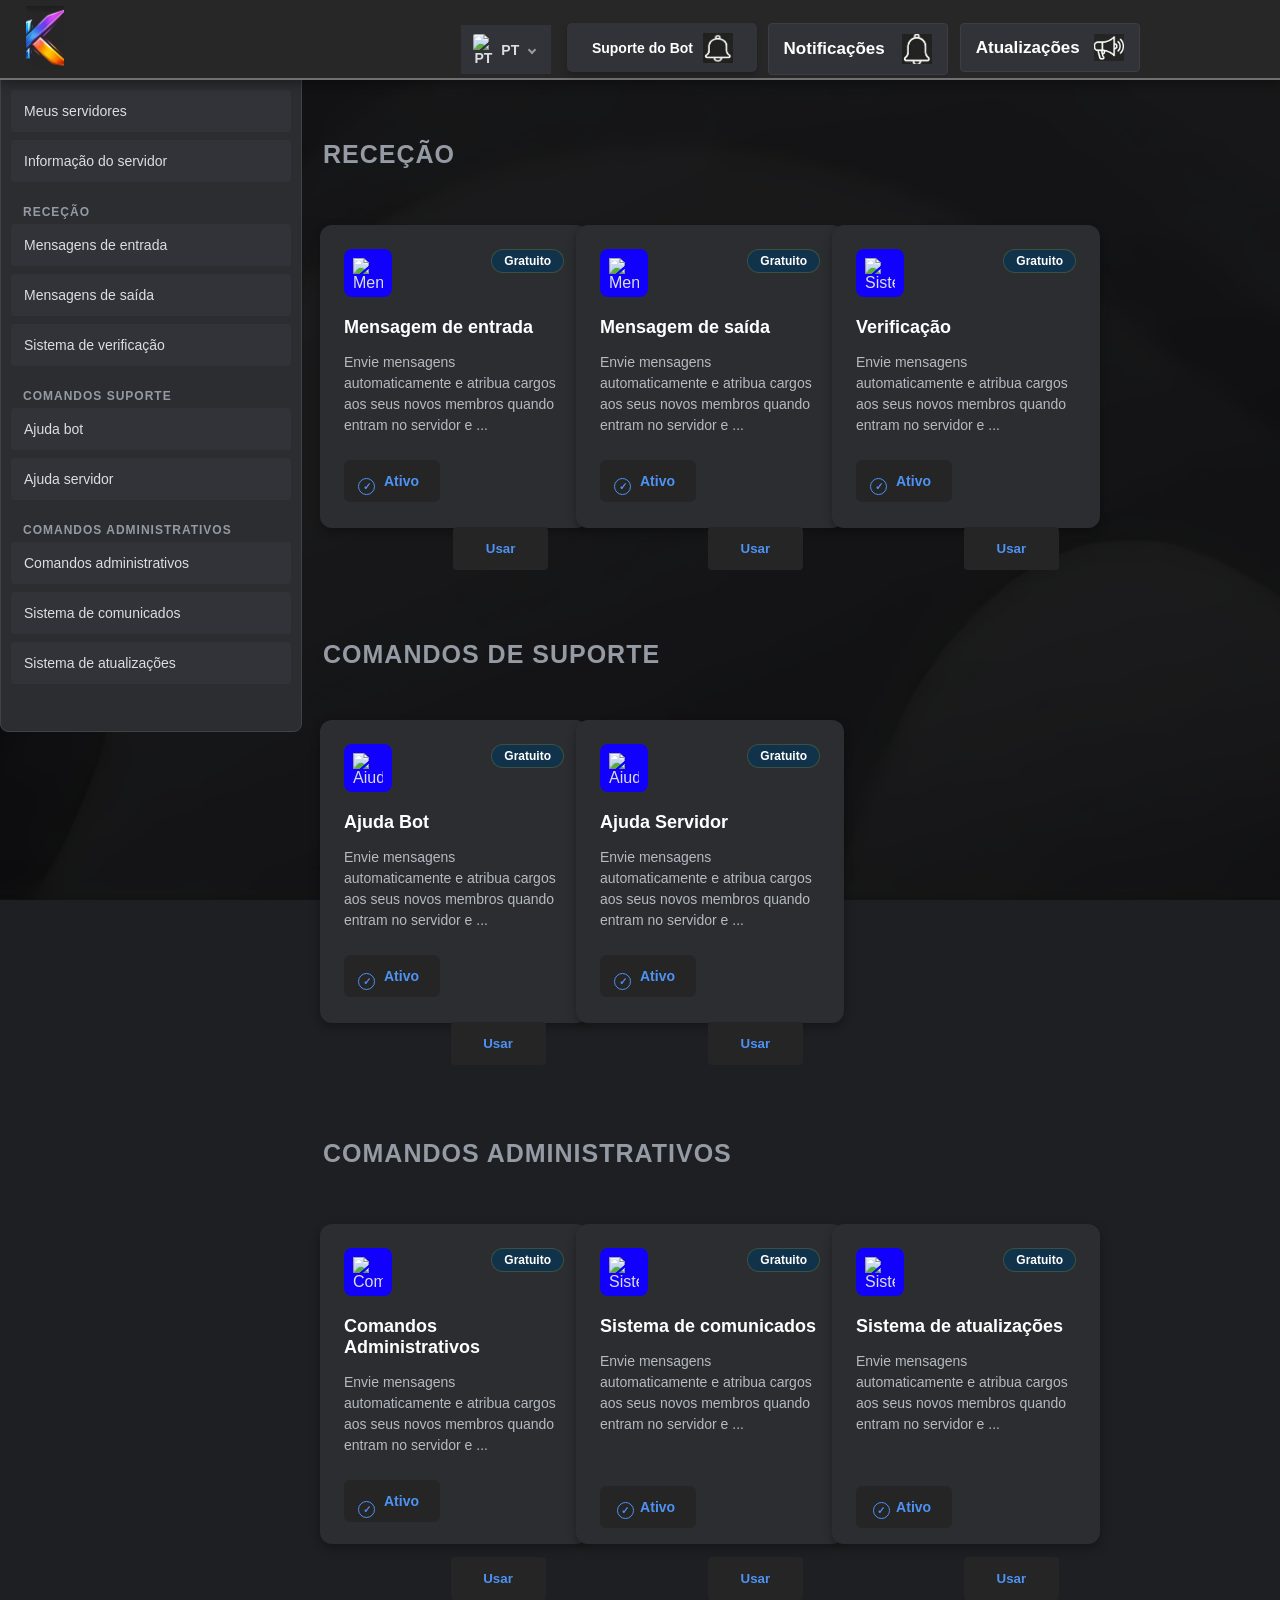
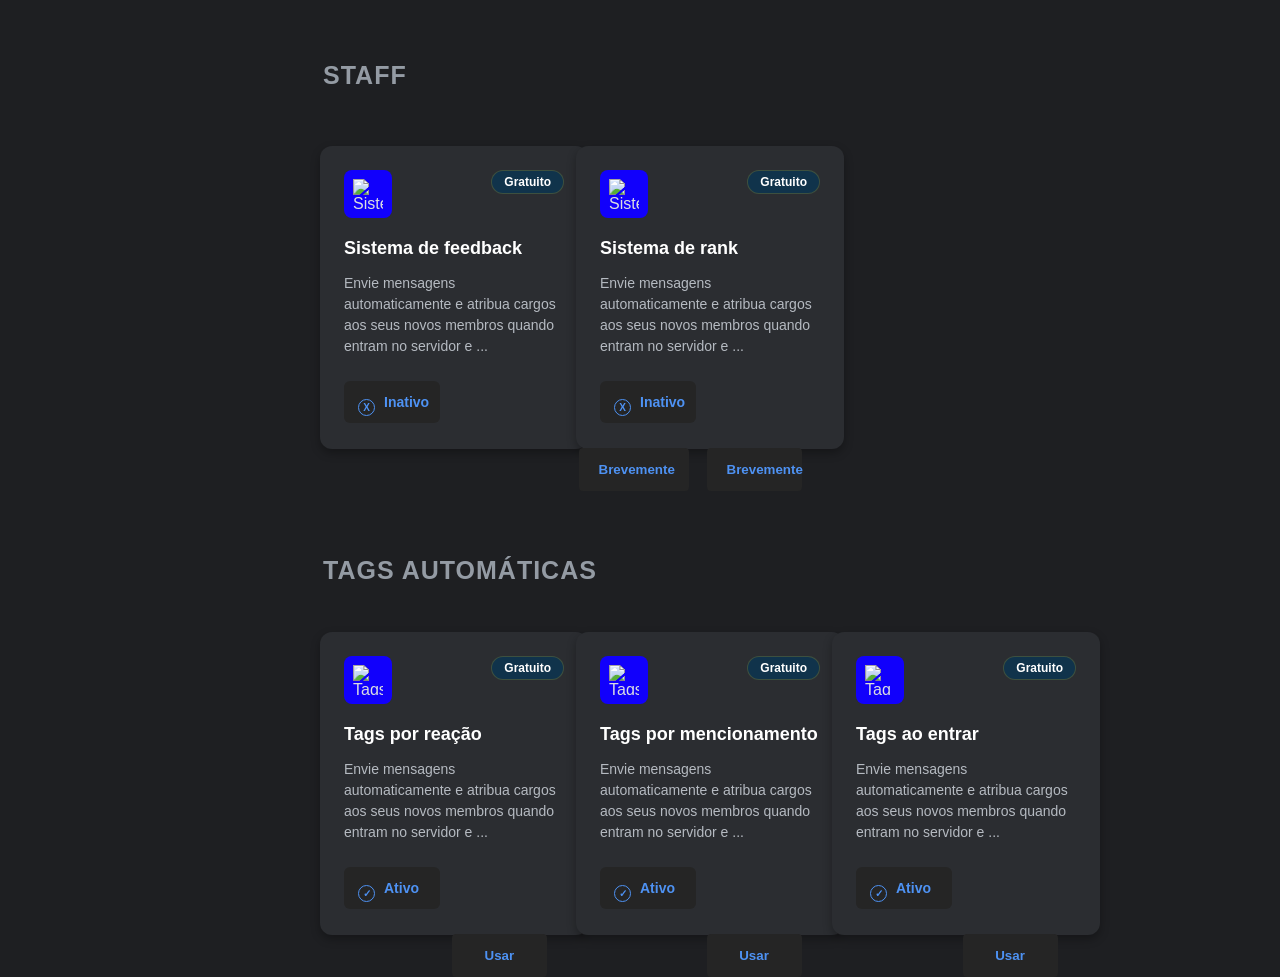
==== commit 79a356bd: "Add files via upload" ====
--- a/telainicialdashbord/telainicialdashbord.html
+++ b/telainicialdashbord/telainicialdashbord.html
@@ -23,7 +23,7 @@
                 <div class="item-lista-categoria">Receção</div>
                 <a href="funcoesdashbord/rececao_entrada/entrada.html" class="item-lista">Mensagens de entrada</a>
                 <a href="funcoesdashbord/rececao_saida/saida.html" class="item-lista">Mensagens de saída</a>
-                <a href="funcoesdashbord/rececao_verificacao/verificacao.html" class="item-lista">Verificação</a>
+                <a href="funcoesdashbord/rececao_verificacao/verificacao.html" class="item-lista">Sistema de verificação</a>
 
                 <div class="item-lista-categoria">Comandos suporte</div>
                 <a href="funcoesdashbord/comandos_suporte_ajuda_bot/ajuda_bot.html" class="item-lista">Ajuda bot</a>
@@ -33,11 +33,132 @@
                 <div class="item-lista-categoria">Comandos administrativos</div>
                 <a href="funcoesdashbord/comandos_administrativos_comandos_administrativos/comandos_administrativos.html"
                     class="item-lista">Comandos administrativos</a>
+                <a href="funcoesdashbord/tags_automaticas_tags_reacao/tags_reacao.html" class="item-lista">Sistema de
+                    comunicados</a>
+                <a href="funcoesdashbord/tags_automaticas_tags_reacao/tags_reacao.html" class="item-lista">Sistema de
+                    atualizações</a>
+
+                <div class="item-lista-categoria">Staff</div>
+                <a href="#" class="item-lista item-lista-futura-atualizacao">
+                    Sistema de feedback
+                    <span class="badge-futura-atualizacao">Brevemente</span>
+                </a>
+                <a href="#" class="item-lista item-lista-futura-atualizacao">
+                    Sistema de rank
+                    <span class="badge-futura-atualizacao">Brevemente</span>
+                </a>
 
                 <div class="item-lista-categoria">Tags automáticas</div>
-                <a href="funcoesdashbord/tags_automaticas_tags_reacao/tags_reacao.html" class="item-lista">Tags por reação</a>
-                <a href="funcoesdashbord/tags_automaticas_tags_mencionamento/tags_mencionamento.html" class="item-lista">Tags por mencionamento</a>
-                <a href="funcoesdashbord/tags_automaticas_tags_entrar/tags_entrar.html" class="item-lista">Tag ao entrar</a>
+                <a href="funcoesdashbord/tags_automaticas_tags_reacao/tags_reacao.html" class="item-lista">Tags por
+                    reação</a>
+                <a href="funcoesdashbord/tags_automaticas_tags_mencionamento/tags_mencionamento.html"
+                    class="item-lista">Tags por mencionamento</a>
+                <a href="funcoesdashbord/tags_automaticas_tags_entrar/tags_entrar.html" class="item-lista">Tag ao
+                    entrar</a>
+
+                <div class="item-lista-categoria">Comunidade</div>
+                <a href="funcoesdashbord/tags_automaticas_tags_reacao/tags_reacao.html" class="item-lista">Sistema de
+                    bugs</a>
+                <a href="funcoesdashbord/tags_automaticas_tags_reacao/tags_reacao.html" class="item-lista">Sistema de
+                    sugestões</a>
+                <a href="funcoesdashbord/tags_automaticas_tags_reacao/tags_reacao.html" class="item-lista">Sistema de
+                    regras</a>
+                <a href="funcoesdashbord/tags_automaticas_tags_reacao/tags_reacao.html" class="item-lista">Sistema de
+                    sorteios</a>
+                <a href="#" class="item-lista item-lista-futura-atualizacao">
+                    Sistema de sorteios exclusivos
+                    <span class="badge-futura-atualizacao">Brevemente</span>
+                </a>
+                <a href="#" class="item-lista item-lista-futura-atualizacao">
+                    Sistema de boost
+                    <span class="badge-futura-atualizacao">Brevemente</span>
+                </a>
+                <a href="funcoesdashbord/tags_automaticas_tags_reacao/tags_reacao.html" class="item-lista">Sistema de
+                    convites</a>
+
+                <div class="item-lista-categoria">Divulgação de streams</div>
+                <a href="#" class="item-lista item-lista-futura-atualizacao">
+                    Twitch
+                    <span class="badge-futura-atualizacao">Brevemente</span>
+                </a>
+                <a href="#" class="item-lista item-lista-futura-atualizacao">
+                    Youtube
+                    <span class="badge-futura-atualizacao">Brevemente</span>
+                </a>
+                <a href="#" class="item-lista item-lista-futura-atualizacao">
+                    Kick
+                    <span class="badge-futura-atualizacao">Brevemente</span>
+                </a>
+                <a href="#" class="item-lista item-lista-futura-atualizacao">
+                    Tiktok
+                    <span class="badge-futura-atualizacao">Brevemente</span>
+                </a>
+                <a href="#" class="item-lista item-lista-futura-atualizacao">
+                    Instagram
+                    <span class="badge-futura-atualizacao">Brevemente</span>
+                </a>
+                <<a href="#" class="item-lista item-lista-futura-atualizacao">
+                    Trovo
+                    <span class="badge-futura-atualizacao">Brevemente</span>
+                </a>
+                <a href="#" class="item-lista item-lista-futura-atualizacao">
+                    Nimo TV
+                    <span class="badge-futura-atualizacao">Brevemente</span>
+                </a>
+                <a href="#" class="item-lista item-lista-futura-atualizacao">
+                    Facebook
+                    <span class="badge-futura-atualizacao">Brevemente</span>
+                </a>
+
+                <div class="item-lista-categoria">Divulgação de vídeos</div>
+                <a href="#" class="item-lista item-lista-futura-atualizacao">
+                    Youtube
+                    <span class="badge-futura-atualizacao">Brevemente</span>
+                </a>
+                <a href="#" class="item-lista item-lista-futura-atualizacao">
+                    Tiktok
+                    <span class="badge-futura-atualizacao">Brevemente</span>
+                </a>
+                <a href="#" class="item-lista item-lista-futura-atualizacao">
+                    Instagram
+                    <span class="badge-futura-atualizacao">Brevemente</span>
+                </a>
+                <a href="#" class="item-lista item-lista-futura-atualizacao">
+                    Reddit
+                    <span class="badge-futura-atualizacao">Brevemente</span>
+                </a>
+                <a href="#" class="item-lista item-lista-futura-atualizacao">
+                    Facebook
+                    <span class="badge-futura-atualizacao">Brevemente</span>
+                </a>
+
+                <div class="item-lista-categoria">Divulgação de posts</div>
+                <a href="#" class="item-lista item-lista-futura-atualizacao">
+                    Instagram
+                    <span class="badge-futura-atualizacao">Brevemente</span>
+                </a>
+                <a href="#" class="item-lista item-lista-futura-atualizacao">
+                    Facebook
+                    <span class="badge-futura-atualizacao">Brevemente</span>
+                </a>
+                <a href="#" class="item-lista item-lista-futura-atualizacao">
+                    X
+                    <span class="badge-futura-atualizacao">Brevemente</span>
+                </a>
+                <a href="#" class="item-lista item-lista-futura-atualizacao">
+                    Threads
+                    <span class="badge-futura-atualizacao">Brevemente</span>
+                </a>
+                <a href="#" class="item-lista item-lista-futura-atualizacao">
+                    Reddit
+                    <span class="badge-futura-atualizacao">Brevemente</span>
+                </a>
+
+                <div class="item-lista-categoria">Divulgação de clips</div>
+                <a href="#" class="item-lista item-lista-futura-atualizacao">
+                    Medal
+                    <span class="badge-futura-atualizacao">Brevemente</span>
+                </a>
             </div>
         </div>
         <!--TITULO RECEÇÃO-->
@@ -46,7 +167,9 @@
         <h1 class="titulo-comandos-suporte">Comandos de Suporte</h1>
         <!--TITULO COMANDOS ADMINISTRATIVOS-->
         <h1 class="titulo-comandos-administrativos">Comandos Administrativos</h1>
-        <!--TITULO TAGS POR AUTOMATICAS-->
+        <!--TITULO STAFF-->
+        <h1 class="titulo-staff">Staff</h1>
+        <!--TITULO TAGS AUTOMATICAS-->
         <h1 class="titulo-tags-automaticas">Tags automáticas</h1>
 
     </header>
@@ -63,40 +186,39 @@
 
         <div id="painel-atualizacoes" class="retangulo-atualizacoes">
             <div class="embed-item-atualizacoes">
-                <div class="embed-barra-lateral-atualizacoes" style="background: #ff00b3;"></div>
+                <div class="embed-barra-lateral-atualizacoes" style="background: #00aff4;"></div>
                 <div class="embed-conteudo-atualizacoes">
-                    <strong>Versão 1.1</strong>
-                    <p>Adicionado sistema com IA (Versão beta).</p>
+                    <strong>📣 ATUALIZAÇÃO - VERSÃO BETA</strong>
+                    <p>Adicionado tags por reação.</p>
+                    <p>Adicionado tags por mencionamento.</p>
+                    <p>Adicionado tags ao entrar.</p>
+                    <p>Adicionado sistema de bugs.</p>
+                    <p>Adicionado sistema de sugestões.</p>
+                    <p>Adicionado sistema de regras.</p>
+                    <p>Adicionado sistema de sorteios.</p>
+                    <p>Adicionado sistema de convites.</p>
+                    <p>Adicionado as novas funcões na dashbord.</p>
                 </div>
             </div>
 
             <div class="embed-item-atualizacoes">
-                <div class="embed-barra-lateral-atualizacoes" style="background: #00ff15;"></div>
+                <div class="embed-barra-lateral-atualizacoes" style="background: #00aff4;"></div>
                 <div class="embed-conteudo-atualizacoes">
-                    <strong>Versão 1.0</strong>
-                    <p>Adicionado sistema Tickets.</p>
-                    <p>Adicionado mais 5 estilos de embled de entrada no servidor.</p>
-                    <p>Adicionado mais 5 estilos de embled de saida no servidor.</p>
-                </div>
-            </div>
-
+                    <strong>📣 ATUALIZAÇÃO - VERSÃO BETA</strong>
+                    <p>Adicionado sistema de "ajuda bot".</p>
+                    <p>Adicionado sistema de "ajuda servidor".</p>
+                    <p>Adicionado as novas funcões na dashbord.</p>
+                </div>
+
+            </div>
             <div class="embed-item-atualizacoes">
-                <div class="embed-barra-lateral-atualizacoes" style="background: #5865F2;"></div>
+                <div class="embed-barra-lateral-atualizacoes" style="background: #00aff4;"></div>
                 <div class="embed-conteudo-atualizacoes">
-                    <strong>Versão Beta 1.1</strong>
-                    <p>Otimização do sistema de convites.</p>
-                    <p>Adicionado giveway exclusivo a tags.</p>
-                    <p>Adicinado rank da staff.</p>
-                </div>
-
-            </div>
-            <div class="embed-item-atualizacoes">
-                <div class="embed-barra-lateral-atualizacoes" style="background: #ff0000;"></div>
-                <div class="embed-conteudo-atualizacoes">
-                    <strong>Versão Beta 1.0</strong>
-                    <p>Adicionado sistema de giveway.</p>
-                    <p>Adicionado sistema de convites.</p>
-                    <p>Adicionado sistema de feedback à staff.</p>
+                    <strong>📣 ATUALIZAÇÃO - VERSÃO BETA</strong>
+                    <p>Adicionado mensagens de entrada.</p>
+                    <p>Adicionado mensagens de saida.</p>
+                    <p>Adicionado sistema de verificação.</p>
+                    <p>Adicionado as novas funcões na dashbord.</p>
                 </div>
 
             </div>
@@ -110,11 +232,41 @@
 
         <div id="painel-notificacoes" class="retangulo-notificacoes">
             <div class="embed-item-notificacoes">
-                <div class="embed-barra-lateral-notificacoes" style="background: #eeff00;"></div>
+                <div class="embed-barra-lateral-notificacoes" style="background: #00aff4;"></div>
                 <div class="embed-conteudo-notificacoes">
-                    <strong>SORTEIO</strong>
-                    <p>Sorteio de um VIP mensal no nosso discord.</p>
-                </div>
+                    <strong>📣 FUTURAS ATUALIZAÇÕES</strong>
+                    <p>Brevemente iremos lançar novas funcionalidades essenciais para o Kroma.</p>
+                    <p>Todas as funcionalidades que seram brevemente lançadas estam defenidas com a tag "Brevemente".</p>
+                    <p>Entra no nosso discord para estares sempre atualizado das futuras atualizações e das que acabaram de ser disponibilizadas.</p>
+                </div>
+            </div>
+        </div>
+        <!--DISCORD-->
+        <a href="https://discord.gg/REamWH52TD" target="_blank" class="link-suporte">
+            <button class="btn-suporte-discord">
+                <img src="imagenstelainicialdashbord/notificacaotelainicialdashbord.jpg" alt="Discord Logo">
+                Suporte do Bot
+            </button>
+        </a>
+        <!--IDIOMA-->
+        <div class="idioma-container">
+            <button class="btn-idioma-atual" id="botao-idioma">
+                <img src="https://flagcdn.com/w40/pt.png" alt="PT" id="img-atual">
+                <span id="sigla-atual">PT</span>
+                <i class="seta-baixo"></i>
+            </button>
+
+            <div class="painel-idiomas">
+                <div class="item-idioma" onclick="mudarIdioma('EN', 'gb')"><img src="https://flagcdn.com/w20/gb.png">
+                    English</div>
+                <div class="item-idioma" onclick="mudarIdioma('FR', 'fr')"><img src="https://flagcdn.com/w20/fr.png">
+                    Français</div>
+                <div class="item-idioma" onclick="mudarIdioma('ES', 'es')"><img src="https://flagcdn.com/w20/es.png">
+                    Español</div>
+                <div class="item-idioma" onclick="mudarIdioma('DE', 'de')"><img src="https://flagcdn.com/w20/de.png">
+                    Deutsch</div>
+                <div class="item-idioma" onclick="mudarIdioma('PT', 'pt')"><img src="https://flagcdn.com/w20/pt.png">
+                    Português</div>
             </div>
         </div>
         <!--TODAS AS FUNCIONALIDADES DO BOT-->
@@ -122,7 +274,7 @@
         <div class="card-entrada">
             <div class="card-header-entrada">
                 <div class="icon-box-entrada">
-                    <img src="caminho-da-tua-imagem/wave-icon.png" alt="Recepção">
+                    <img src="caminho-da-tua-imagem/wave-icon.png" alt="Mensagem de entrada">
                 </div>
                 <span class="badge-gratuito-entrada">Gratuito</span>
             </div>
@@ -144,7 +296,7 @@
         <div class="card-saida">
             <div class="card-header-saida">
                 <div class="icon-box-saida">
-                    <img src="caminho-da-tua-imagem/wave-icon.png" alt="Recepção">
+                    <img src="caminho-da-tua-imagem/wave-icon.png" alt="Mensagem de saida">
                 </div>
                 <span class="badge-gratuito-saida">Gratuito</span>
             </div>
@@ -162,11 +314,11 @@
         <a href="funcoesdashbord/rececao_saida/saida.html" class="botao-funcao-saida">
             <button type="button">Usar</button>
         </a>
-        <!--VERIFICAÇÃO-->
+        <!--SISTEMA DE VERIFICAÇÃO-->
         <div class="card-verificacao">
             <div class="card-header-verificacao">
                 <div class="icon-box-verificacao">
-                    <img src="caminho-da-tua-imagem/wave-icon.png" alt="Recepção">
+                    <img src="caminho-da-tua-imagem/wave-icon.png" alt="Sistema de verificação">
                 </div>
                 <span class="badge-gratuito-verificacao">Gratuito</span>
             </div>
@@ -188,7 +340,7 @@
         <div class="card-ajuda-bot">
             <div class="card-header-ajuda-bot">
                 <div class="icon-box-ajuda-bot">
-                    <img src="caminho-da-tua-imagem/wave-icon.png" alt="Recepção">
+                    <img src="caminho-da-tua-imagem/wave-icon.png" alt="Ajuda bot">
                 </div>
                 <span class="badge-gratuito-ajuda-bot">Gratuito</span>
             </div>
@@ -210,7 +362,7 @@
         <div class="card-ajuda-servidor">
             <div class="card-header-ajuda-servidor">
                 <div class="icon-box-ajuda-servidor">
-                    <img src="caminho-da-tua-imagem/wave-icon.png" alt="Recepção">
+                    <img src="caminho-da-tua-imagem/wave-icon.png" alt="Ajuda servidor">
                 </div>
                 <span class="badge-gratuito-ajuda-servidor">Gratuito</span>
             </div>
@@ -225,14 +377,15 @@
                 <span class="check-icon-ajuda-servidor">✓</span> Ativo
             </div>
         </div>
-        <a href="funcoesdashbord/comandos_suporte_ajuda_servidor/ajuda_servidor.html" class="botao-funcao-ajuda-servidor">
+        <a href="funcoesdashbord/comandos_suporte_ajuda_servidor/ajuda_servidor.html"
+            class="botao-funcao-ajuda-servidor">
             <button type="button">Usar</button>
         </a>
         <!--COMANDOS ADMINISTRATIVOS-->
         <div class="card-comandos-administrativos">
             <div class="card-header-comandos-administrativos">
                 <div class="icon-box-comandos-administrativos">
-                    <img src="caminho-da-tua-imagem/wave-icon.png" alt="Recepção">
+                    <img src="caminho-da-tua-imagem/wave-icon.png" alt="Comandos administrativos">
                 </div>
                 <span class="badge-gratuito-comandos-administrativos">Gratuito</span>
             </div>
@@ -247,14 +400,106 @@
                 <span class="check-icon-comandos-administrativos">✓</span> Ativo
             </div>
         </div>
-        <a href="funcoesdashbord/comandos_administrativos_comandos_administrativos/comandos_administrativos.html" class="botao-funcao-comandos-administrativos">
-            <button type="button">Usar</button>
+        <a href="funcoesdashbord/comandos_administrativos_comandos_administrativos/comandos_administrativos.html"
+            class="botao-funcao-comandos-administrativos">
+            <button type="button">Usar</button>
+        </a>
+        <!--SISTEMA DE COMUNICADOS-->
+        <div class="card-sistema-comunicados">
+            <div class="card-header-sistema-comunicados">
+                <div class="icon-box-sistema-comunicados">
+                    <img src="caminho-da-tua-imagem/wave-icon.png" alt="Sistemas de comunicados">
+                </div>
+                <span class="badge-gratuito-sistema-comunicados">Gratuito</span>
+            </div>
+
+            <h2 class="card-title-sistema-comunicados">Sistema de comunicados</h2>
+
+            <p class="card-description-sistema-comunicados">
+                Envie mensagens automaticamente e atribua cargos aos seus novos membros quando entram no servidor e ...
+            </p>
+
+            <div class="status-button-sistema-comunicados">
+                <span class="check-icon-sistema-comunicados">✓</span> Ativo
+            </div>
+        </div>
+        <a href=""
+            class="botao-funcao-sistema-comunicados">
+            <button type="button">Usar</button>
+        </a>
+        <!--SISTEMA DE ATUALIZAÇÕES-->
+        <div class="card-sistema-atualizacoes">
+            <div class="card-header-sistema-atualizacoes">
+                <div class="icon-box-sistema-atualizacoes">
+                    <img src="caminho-da-tua-imagem/wave-icon.png" alt="Sistemas de atualizações">
+                </div>
+                <span class="badge-gratuito-sistema-atualizacoes">Gratuito</span>
+            </div>
+
+            <h2 class="card-title-sistema-atualizacoes">Sistema de atualizações</h2>
+
+            <p class="card-description-sistema-atualizacoes">
+                Envie mensagens automaticamente e atribua cargos aos seus novos membros quando entram no servidor e ...
+            </p>
+
+            <div class="status-button-sistema-atualizacoes">
+                <span class="check-icon-sistema-atualizacoes">✓</span> Ativo
+            </div>
+        </div>
+        <a href=""
+            class="botao-funcao-sistema-atualizacoes">
+            <button type="button">Usar</button>
+        </a>
+        <!--SISTEMA DE FEEDBACK-->
+        <div class="card-sistema-feedback">
+            <div class="card-header-sistema-feedback">
+                <div class="icon-box-sistema-feedback">
+                    <img src="caminho-da-tua-imagem/wave-icon.png" alt="Sistema de feedback">
+                </div>
+                <span class="badge-gratuito-sistema-feedback">Gratuito</span>
+            </div>
+
+            <h2 class="card-title-sistema-feedback">Sistema de feedback</h2>
+
+            <p class="card-description-sistema-feedback">
+                Envie mensagens automaticamente e atribua cargos aos seus novos membros quando entram no servidor e ...
+            </p>
+
+            <div class="status-button-tags-reacao">
+                <span class="check-icon-sistema-feedback">X</span> Inativo
+            </div>
+        </div>
+        <a href="" class="botao-funcao-sistema-feedback">
+            <button type="button">Brevemente</button>
+        </a>
+        <!--SISTEMA DE RANK-->
+        <div class="card-sistema-rank">
+            <div class="card-header-sistema-rank">
+                <div class="icon-box-sistema-rank">
+                    <img src="caminho-da-tua-imagem/wave-icon.png" alt="Sistema de rank">
+                </div>
+                <span class="badge-gratuito-sistema-rank">Gratuito</span>
+            </div>
+
+            <h2 class="card-title-sistema-rank">Sistema de rank</h2>
+
+            <p class="card-description-sistema-rank">
+                Envie mensagens automaticamente e atribua cargos aos seus novos membros quando entram no servidor e ...
+            </p>
+
+            <div class="status-button-sistema-rank">
+                <span class="check-icon-sistema-rank">X</span> Inativo
+            </div>
+        </div>
+        <a href="funcoesdashbord/tags_automaticas_tags_mencionamento/tags_mencionamento.html"
+            class="botao-funcao-sistema-rank">
+            <button type="button">Brevemente</button>
         </a>
         <!--TAGS POR REAÇÃO-->
         <div class="card-tags-reacao">
             <div class="card-header-tags-reacao">
                 <div class="icon-box-tags-reacao">
-                    <img src="caminho-da-tua-imagem/wave-icon.png" alt="Recepção">
+                    <img src="caminho-da-tua-imagem/wave-icon.png" alt="Tags por reação">
                 </div>
                 <span class="badge-gratuito-tags-reacao">Gratuito</span>
             </div>
@@ -276,7 +521,7 @@
         <div class="card-tags-mencionamento">
             <div class="card-header-tags-mencionamento">
                 <div class="icon-box-tags-mencionamento">
-                    <img src="caminho-da-tua-imagem/wave-icon.png" alt="Recepção">
+                    <img src="caminho-da-tua-imagem/wave-icon.png" alt="Tags por mencionamento">
                 </div>
                 <span class="badge-gratuito-tags-mencionamento">Gratuito</span>
             </div>
@@ -291,14 +536,15 @@
                 <span class="check-icon-tags-mencionamento">✓</span> Ativo
             </div>
         </div>
-        <a href="funcoesdashbord/tags_automaticas_tags_mencionamento/tags_mencionamento.html" class="botao-funcao-tags-mencionamento">
+        <a href="funcoesdashbord/tags_automaticas_tags_mencionamento/tags_mencionamento.html"
+            class="botao-funcao-tags-mencionamento">
             <button type="button">Usar</button>
         </a>
         <!--TAGS AO ENTRAR-->
         <div class="card-tags-entrar">
             <div class="card-header-tags-entrar">
                 <div class="icon-box-tags-entrar">
-                    <img src="caminho-da-tua-imagem/wave-icon.png" alt="Recepção">
+                    <img src="caminho-da-tua-imagem/wave-icon.png" alt="Tag ao entrar">
                 </div>
                 <span class="badge-gratuito-tags-entrar">Gratuito</span>
             </div>
--- a/telainicialdashbord/telainicialdashbord.css
+++ b/telainicialdashbord/telainicialdashbord.css
@@ -104,7 +104,7 @@
 
 /* Estilo dos itens lá dentro */
 .item-lista {
-    display: block;
+    display: flex;
     /* Faz o link ocupar a largura toda do retângulo */
     background: #313338;
     color: #dbdee1;
@@ -118,6 +118,22 @@
     transition: all 0.2s ease;
     /* Efeito suave ao passar o rato */
     border: 1px solid transparent;
+    justify-content: space-between;
+}
+
+.badge-futura-atualizacao {
+    background-color: #252525;
+    /* Um tom mais escuro para destacar */
+    color: #00aff4;
+    /* Cor de destaque (podes usar a que preferires) */
+    font-size: 10px;
+    text-transform: uppercase;
+    font-weight: bold;
+    padding: 4px 8px;
+    border-radius: 4px;
+    border: 1px solid #404249;
+    white-space: nowrap;
+    /* Impede que o texto quebre linha */
 }
 
 /* Efeito ao passar o rato (Hover) */
@@ -310,6 +326,161 @@
     display: block !important;
 }
 
+.link-suporte {
+    text-decoration: none;
+    /* Remove o sublinhado do link */
+}
+
+.btn-suporte-discord {
+    position: fixed;
+    display: flex;
+    align-items: center;
+    justify-content: center;
+    gap: 10px;
+    background-color: #313338;
+    /* Cor oficial do Discord */
+    color: #ffffff;
+    border: none;
+    padding: 10px 20px;
+    border-radius: 5px;
+    font-family: 'Segoe UI', sans-serif;
+    font-weight: bold;
+    font-size: 14px;
+    cursor: pointer;
+    transition: background-color 0.3s ease, transform 0.2s ease;
+    box-shadow: 0 4px 6px rgba(0, 0, 0, 0.2);
+    top: 2.6%;
+    left: 44.3%;
+    z-index: 4;
+    width: 190px;
+    height: 49.4px;
+    flex-direction: row-reverse;
+}
+
+.btn-suporte-discord img {
+    width: 30px;
+    height: 30px;
+}
+
+/* Efeito ao passar o rato */
+.btn-suporte-discord:hover {
+    background-color: #404249;
+    transform: translateY(-2px);
+}
+
+/* Efeito ao clicar */
+.btn-suporte-discord:active {
+    transform: translateY(0);
+}
+
+/* Container principal */
+.idioma-container {
+    position: fixed;
+    display: inline-block;
+    font-family: 'Segoe UI', Tahoma, sans-serif;
+    top: 2.8%;
+    left: 36%;
+    z-index: 3;
+}
+
+/* Botão que fica visível */
+.btn-idioma-atual {
+    background: #313338;
+    border: none;
+    color: #dbdee1;
+    display: flex;
+    align-items: center;
+    gap: 8px;
+    padding: 8px 12px;
+    cursor: pointer;
+    font-weight: 600;
+    font-size: 14px;
+    width: 90px;
+    height: 49px;
+}
+
+.btn-idioma-atual img {
+    width: 20px;
+    border-radius: 2px;
+}
+
+/* Seta pequena ao lado do texto */
+.seta-baixo {
+    border: solid #949ba4;
+    border-width: 0 2px 2px 0;
+    display: inline-block;
+    padding: 2px;
+    transform: rotate(45deg);
+    margin-left: 2px;
+}
+
+/* Painel que aparece (Dropdown) */
+.painel-idiomas {
+    display: none;
+    /* Escondido por padrão */
+    position: absolute;
+    top: 100%;
+    left: -50%;
+    background-color: #111214;
+    /* Cor escura do painel da imagem */
+    min-width: 160px;
+    border-radius: 8px;
+    padding: 8px;
+    box-shadow: 0 8px 16px rgba(0, 0, 0, 0.5);
+    z-index: 1000;
+}
+
+/* Mostrar o painel quando passar o rato */
+.idioma-container:hover .painel-idiomas {
+    display: block;
+}
+
+.idioma-container:active .painel-idiomas {
+    display: none;
+}
+
+/* Mas mantém o hover para abrir */
+.idioma-container:hover .painel-idiomas {
+    display: block;
+}
+
+/* Itens da lista de idiomas */
+.item-idioma {
+    display: flex;
+    align-items: center;
+    gap: 12px;
+    color: #b5bac1;
+    padding: 10px 12px;
+    border-radius: 4px;
+    cursor: pointer;
+    font-size: 14px;
+    transition: background 0.2s, color 0.2s;
+}
+
+.item-idioma img {
+    width: 20px;
+    height: auto;
+}
+
+.item-idioma:hover {
+    background-color: #35373c;
+    /* Cor de hover estilo Discord */
+    color: #ffffff;
+}
+
+/* Estilo para o idioma que está selecionado */
+.item-idioma.active {
+    background-color: #3f4147;
+    color: #ffffff;
+}
+
+#img-atual {
+    width: 20px;
+    height: auto;
+    border-radius: 2px;
+    object-fit: cover;
+}
+
 body {
     background-color: #1e1f22;
     /* Fundo escuro estilo Discord */
@@ -337,7 +508,8 @@
 
 .botao-funcao-entrada button {
     position: absolute;
-    background-color: #252525; /* Azul clássico do Discord */
+    background-color: #252525;
+    /* Azul clássico do Discord */
     color: #4e92f3;
     padding: 10px 20px;
     border: none;
@@ -354,7 +526,8 @@
 }
 
 .botao-funcao-entrada button:hover {
-    background-color: #404249; /* Azul um pouco mais escuro ao passar o rato */
+    background-color: #404249;
+    /* Azul um pouco mais escuro ao passar o rato */
 }
 
 .card-entrada {
@@ -452,7 +625,8 @@
 
 .botao-funcao-saida button {
     position: absolute;
-    background-color: #252525; /* Azul clássico do Discord */
+    background-color: #252525;
+    /* Azul clássico do Discord */
     color: #4e92f3;
     padding: 10px 20px;
     border: none;
@@ -469,7 +643,8 @@
 }
 
 .botao-funcao-saida button:hover {
-    background-color: #404249; /* Azul um pouco mais escuro ao passar o rato */
+    background-color: #404249;
+    /* Azul um pouco mais escuro ao passar o rato */
 }
 
 .card-saida {
@@ -567,7 +742,8 @@
 
 .botao-funcao-verificacao button {
     position: absolute;
-    background-color: #252525; /* Azul clássico do Discord */
+    background-color: #252525;
+    /* Azul clássico do Discord */
     color: #4e92f3;
     padding: 10px 20px;
     border: none;
@@ -584,7 +760,8 @@
 }
 
 .botao-funcao-verificacao button:hover {
-    background-color: #404249; /* Azul um pouco mais escuro ao passar o rato */
+    background-color: #404249;
+    /* Azul um pouco mais escuro ao passar o rato */
 }
 
 .card-verificacao {
@@ -699,7 +876,8 @@
 
 .botao-funcao-ajuda-bot button {
     position: absolute;
-    background-color: #252525; /* Azul clássico do Discord */
+    background-color: #252525;
+    /* Azul clássico do Discord */
     color: #4e92f3;
     padding: 10px 20px;
     border: none;
@@ -716,7 +894,8 @@
 }
 
 .botao-funcao-ajuda-bot button:hover {
-    background-color: #404249; /* Azul um pouco mais escuro ao passar o rato */
+    background-color: #404249;
+    /* Azul um pouco mais escuro ao passar o rato */
 }
 
 .card-ajuda-bot {
@@ -814,7 +993,8 @@
 
 .botao-funcao-ajuda-servidor button {
     position: absolute;
-    background-color: #252525; /* Azul clássico do Discord */
+    background-color: #252525;
+    /* Azul clássico do Discord */
     color: #4e92f3;
     padding: 10px 20px;
     border: none;
@@ -831,7 +1011,8 @@
 }
 
 .botao-funcao-ajuda-servidor button:hover {
-    background-color: #404249; /* Azul um pouco mais escuro ao passar o rato */
+    background-color: #404249;
+    /* Azul um pouco mais escuro ao passar o rato */
 }
 
 .card-ajuda-servidor {
@@ -946,7 +1127,8 @@
 
 .botao-funcao-comandos-administrativos button {
     position: absolute;
-    background-color: #252525; /* Azul clássico do Discord */
+    background-color: #252525;
+    /* Azul clássico do Discord */
     color: #4e92f3;
     padding: 10px 20px;
     border: none;
@@ -963,7 +1145,8 @@
 }
 
 .botao-funcao-comandos-administrativos button:hover {
-    background-color: #404249; /* Azul um pouco mais escuro ao passar o rato */
+    background-color: #404249;
+    /* Azul um pouco mais escuro ao passar o rato */
 }
 
 .card-comandos-administrativos {
@@ -1027,7 +1210,7 @@
 }
 
 .status-button-comandos-administrativos {
-    display: relative;
+    display: absolute;
     top: 20%;
     left: 60%;
     background-color: #252525;
@@ -1059,7 +1242,241 @@
     left: 3%;
 }
 
-.titulo-tags-automaticas {
+.botao-funcao-sistema-comunicados button {
+    position: absolute;
+    background-color: #252525;
+    /* Azul clássico do Discord */
+    color: #4e92f3;
+    padding: 10px 20px;
+    border: none;
+    border-radius: 4px;
+    font-family: sans-serif;
+    font-weight: bold;
+    cursor: pointer;
+    transition: background-color 0.2s;
+    z-index: 4;
+    top: 173%;
+    left: 55.3%;
+    width: 95px;
+    height: 43px;
+}
+
+.botao-funcao-sistema-comunicados button:hover {
+    background-color: #404249;
+    /* Azul um pouco mais escuro ao passar o rato */
+}
+
+.card-sistema-comunicados {
+    position: absolute;
+    background-color: #2b2d31;
+    width: 220px;
+    height: 272px;
+    padding: 24px;
+    top: 136%;
+    left: 45%;
+    border-radius: 12px;
+    box-shadow: 0 4px 10px rgba(0, 0, 0, 0.3);
+    color: #dbdee1;
+    z-index: 2;
+}
+
+.card-header-sistema-comunicados {
+    display: flex;
+    justify-content: space-between;
+    align-items: flex-start;
+    margin-bottom: 20px;
+}
+
+.icon-box-sistema-comunicados {
+    background-color: #1100fc;
+    /* Cor de fundo do ícone (ajuste conforme a imagem) */
+    width: 48px;
+    height: 48px;
+    border-radius: 8px;
+    display: flex;
+    justify-content: center;
+    align-items: center;
+}
+
+.icon-box-sistema-comunicados img {
+    width: 30px;
+    height: 30px;
+}
+
+.badge-gratuito-sistema-comunicados {
+    background-color: #10334b;
+    color: #ffffff;
+    padding: 4px 12px;
+    border-radius: 20px;
+    font-size: 12px;
+    font-weight: bold;
+    border: 1px solid rgba(241, 196, 15, 0.2);
+}
+
+.card-title-sistema-comunicados {
+    color: #ffffff;
+    font-size: 18px;
+    margin: 0 0 12px 0;
+}
+
+.card-description-sistema-comunicados {
+    font-size: 14px;
+    line-height: 1.5;
+    color: #b5bac1;
+    margin-bottom: 24px;
+}
+
+.status-button-sistema-comunicados {
+    position: absolute;
+    top: 82%;
+    left: 9%;
+    background-color: #252525;
+    color: #4e92f3;
+    /* Azul do texto "Ativo" */
+    padding: 13px 6px;
+    padding-left: 40px;
+    border-radius: 6px;
+    font-size: 14px;
+    font-weight: 600;
+    transition: background 0.2s;
+    z-index: 1;
+    width: 50px;
+}
+
+.check-icon-sistema-comunicados {
+    position: absolute;
+    width: 15px;
+    height: 15px;
+    border: 1px solid #4e92f3;
+    border-radius: 50%;
+    display: flex;
+    justify-content: center;
+    align-items: center;
+    margin-right: 10px;
+    margin-left: 30px;
+    font-size: 10px;
+    top: 36%;
+    left: -14%;
+}
+
+.botao-funcao-sistema-atualizacoes button {
+    position: absolute;
+    background-color: #252525;
+    /* Azul clássico do Discord */
+    color: #4e92f3;
+    padding: 10px 20px;
+    border: none;
+    border-radius: 4px;
+    font-family: sans-serif;
+    font-weight: bold;
+    cursor: pointer;
+    transition: background-color 0.2s;
+    z-index: 4;
+    top: 173%;
+    left: 75.3%;
+    width: 95px;
+    height: 43px;
+}
+
+.botao-funcao-sistema-atualizacoes button:hover {
+    background-color: #404249;
+    /* Azul um pouco mais escuro ao passar o rato */
+}
+
+.card-sistema-atualizacoes {
+    position: absolute;
+    background-color: #2b2d31;
+    width: 220px;
+    height: 272px;
+    padding: 24px;
+    top: 136%;
+    left: 65%;
+    border-radius: 12px;
+    box-shadow: 0 4px 10px rgba(0, 0, 0, 0.3);
+    color: #dbdee1;
+    z-index: 2;
+}
+
+.card-header-sistema-atualizacoes {
+    display: flex;
+    justify-content: space-between;
+    align-items: flex-start;
+    margin-bottom: 20px;
+}
+
+.icon-box-sistema-atualizacoes {
+    background-color: #1100fc;
+    /* Cor de fundo do ícone (ajuste conforme a imagem) */
+    width: 48px;
+    height: 48px;
+    border-radius: 8px;
+    display: flex;
+    justify-content: center;
+    align-items: center;
+}
+
+.icon-box-sistema-atualizacoes img {
+    width: 30px;
+    height: 30px;
+}
+
+.badge-gratuito-sistema-atualizacoes {
+    background-color: #10334b;
+    color: #ffffff;
+    padding: 4px 12px;
+    border-radius: 20px;
+    font-size: 12px;
+    font-weight: bold;
+    border: 1px solid rgba(241, 196, 15, 0.2);
+}
+
+.card-title-sistema-atualizacoes {
+    color: #ffffff;
+    font-size: 18px;
+    margin: 0 0 12px 0;
+}
+
+.card-description-sistema-atualizacoes {
+    font-size: 14px;
+    line-height: 1.5;
+    color: #b5bac1;
+    margin-bottom: 24px;
+}
+
+.status-button-sistema-atualizacoes {
+    position: absolute;
+    top: 82%;
+    left: 9%;
+    background-color: #252525;
+    color: #4e92f3;
+    /* Azul do texto "Ativo" */
+    padding: 13px 6px;
+    padding-left: 40px;
+    border-radius: 6px;
+    font-size: 14px;
+    font-weight: 600;
+    transition: background 0.2s;
+    z-index: 1;
+    width: 50px;
+}
+
+.check-icon-sistema-atualizacoes {
+    position: absolute;
+    width: 15px;
+    height: 15px;
+    border: 1px solid #4e92f3;
+    border-radius: 50%;
+    display: flex;
+    justify-content: center;
+    align-items: center;
+    margin-right: 10px;
+    margin-left: 30px;
+    font-size: 10px;
+    top: 36%;
+    left: -14%;
+}
+
+.titulo-staff {
     position: absolute;
     color: #949ba4;
     /* Cor mais discreta para títulos de categoria */
@@ -1076,9 +1493,10 @@
     z-index: 2;
 }
 
-.botao-funcao-tags-reacao button {
-    position: absolute;
-    background-color: #252525; /* Azul clássico do Discord */
+.botao-funcao-sistema-feedback button {
+    position: absolute;
+    background-color: #252525;
+    /* Azul clássico do Discord */
     color: #4e92f3;
     padding: 10px 20px;
     border: none;
@@ -1089,16 +1507,17 @@
     transition: background-color 0.2s;
     z-index: 2;
     top: 227.6%;
-    left: 35.3%;
-    width: 95px;
+    left: 45.2%;
+    width: 110px;
     height: 43px;
 }
 
-.botao-funcao-tags-reacao button:hover {
-    background-color: #404249; /* Azul um pouco mais escuro ao passar o rato */
-}
-
-.card-tags-reacao {
+.botao-funcao-sistema-rank button:hover {
+    background-color: #404249;
+    /* Azul um pouco mais escuro ao passar o rato */
+}
+
+.card-sistema-feedback {
     position: absolute;
     background-color: #2b2d31;
     width: 220px;
@@ -1112,14 +1531,14 @@
     z-index: 1;
 }
 
-.card-header-tags-reacao {
+.card-header-sistema-feedback {
     display: flex;
     justify-content: space-between;
     align-items: flex-start;
     margin-bottom: 20px;
 }
 
-.icon-box-tags-reacao {
+.icon-box-sistema-feedback {
     background-color: #1100fc;
     /* Cor de fundo do ícone (ajuste conforme a imagem) */
     width: 48px;
@@ -1130,12 +1549,12 @@
     align-items: center;
 }
 
-.icon-box-tags-reacao img {
+.icon-box-sistema-feedback img {
     width: 30px;
     height: 30px;
 }
 
-.badge-gratuito-tags-reacao {
+.badge-gratuito-sistema-feedback {
     background-color: #10334b;
     color: #ffffff;
     padding: 4px 12px;
@@ -1145,20 +1564,20 @@
     border: 1px solid rgba(241, 196, 15, 0.2);
 }
 
-.card-title-tags-reacao {
+.card-title-sistema-feedback {
     color: #ffffff;
     font-size: 18px;
     margin: 0 0 12px 0;
 }
 
-.card-description-tags-reacao {
+.card-description-sistema-feedback {
     font-size: 14px;
     line-height: 1.5;
     color: #b5bac1;
     margin-bottom: 24px;
 }
 
-.status-button-tags-reacao {
+.status-button-sistema-feedback {
     display: relative;
     top: 20%;
     left: 60%;
@@ -1175,7 +1594,7 @@
     width: 50px;
 }
 
-.check-icon-tags-reacao {
+.check-icon-sistema-feedback {
     position: absolute;
     width: 15px;
     height: 15px;
@@ -1191,9 +1610,10 @@
     left: 3%;
 }
 
-.botao-funcao-tags-mencionamento button {
-    position: absolute;
-    background-color: #252525; /* Azul clássico do Discord */
+.botao-funcao-sistema-rank button {
+    position: absolute;
+    background-color: #252525;
+    /* Azul clássico do Discord */
     color: #4e92f3;
     padding: 10px 20px;
     border: none;
@@ -1209,11 +1629,12 @@
     height: 43px;
 }
 
-.botao-funcao-tags-mencionamento button:hover {
-    background-color: #404249; /* Azul um pouco mais escuro ao passar o rato */
-}
-
-.card-tags-mencionamento {
+.botao-funcao-sistema-rank button:hover {
+    background-color: #404249;
+    /* Azul um pouco mais escuro ao passar o rato */
+}
+
+.card-sistema-rank {
     position: absolute;
     background-color: #2b2d31;
     width: 220px;
@@ -1227,6 +1648,257 @@
     z-index: 1;
 }
 
+.card-header-sistema-rank {
+    display: flex;
+    justify-content: space-between;
+    align-items: flex-start;
+    margin-bottom: 20px;
+}
+
+.icon-box-sistema-rank {
+    background-color: #1100fc;
+    /* Cor de fundo do ícone (ajuste conforme a imagem) */
+    width: 48px;
+    height: 48px;
+    border-radius: 8px;
+    display: flex;
+    justify-content: center;
+    align-items: center;
+}
+
+.icon-box-sistema-rank img {
+    width: 30px;
+    height: 30px;
+}
+
+.badge-gratuito-sistema-rank {
+    background-color: #10334b;
+    color: #ffffff;
+    padding: 4px 12px;
+    border-radius: 20px;
+    font-size: 12px;
+    font-weight: bold;
+    border: 1px solid rgba(241, 196, 15, 0.2);
+}
+
+.card-title-sistema-rank {
+    color: #ffffff;
+    font-size: 18px;
+    margin: 0 0 12px 0;
+}
+
+.card-description-sistema-rank {
+    font-size: 14px;
+    line-height: 1.5;
+    color: #b5bac1;
+    margin-bottom: 24px;
+}
+
+.status-button-sistema-rank {
+    display: relative;
+    top: 20%;
+    left: 60%;
+    background-color: #252525;
+    color: #4e92f3;
+    /* Azul do texto "Ativo" */
+    padding: 13px 6px;
+    padding-left: 40px;
+    border-radius: 6px;
+    font-size: 14px;
+    font-weight: 600;
+    transition: background 0.2s;
+    z-index: 1;
+    width: 50px;
+}
+
+.check-icon-sistema-rank {
+    position: absolute;
+    width: 15px;
+    height: 15px;
+    border: 1px solid #4e92f3;
+    border-radius: 50%;
+    display: flex;
+    justify-content: center;
+    align-items: center;
+    margin-right: 10px;
+    margin-left: 30px;
+    font-size: 10px;
+    top: 83.5%;
+    left: 3%;
+}
+
+.titulo-tags-automaticas {
+    position: absolute;
+    color: #949ba4;
+    /* Cor mais discreta para títulos de categoria */
+    padding: 15px 12px 5px 12px;
+    font-family: sans-serif;
+    font-size: 25px;
+    /* Texto menor para parecer cabeçalho */
+    font-weight: bold;
+    text-transform: uppercase;
+    /* Letras maiúsculas */
+    letter-spacing: 1px;
+    top: 236%;
+    left: 24.3%;
+    z-index: 2;
+}
+
+.botao-funcao-tags-reacao button {
+    position: absolute;
+    background-color: #252525;
+    /* Azul clássico do Discord */
+    color: #4e92f3;
+    padding: 10px 20px;
+    border: none;
+    border-radius: 4px;
+    font-family: sans-serif;
+    font-weight: bold;
+    cursor: pointer;
+    transition: background-color 0.2s;
+    z-index: 3;
+    top: 281.6%;
+    left: 35.3%;
+    width: 95px;
+    height: 43px;
+}
+
+.botao-funcao-tags-reacao button:hover {
+    background-color: #404249;
+    /* Azul um pouco mais escuro ao passar o rato */
+}
+
+.card-tags-reacao {
+    position: absolute;
+    background-color: #2b2d31;
+    width: 220px;
+    height: 255px;
+    padding: 24px;
+    top: 248%;
+    left: 25%;
+    border-radius: 12px;
+    box-shadow: 0 4px 10px rgba(0, 0, 0, 0.3);
+    color: #dbdee1;
+    z-index: 1;
+}
+
+.card-header-tags-reacao {
+    display: flex;
+    justify-content: space-between;
+    align-items: flex-start;
+    margin-bottom: 20px;
+}
+
+.icon-box-tags-reacao {
+    background-color: #1100fc;
+    /* Cor de fundo do ícone (ajuste conforme a imagem) */
+    width: 48px;
+    height: 48px;
+    border-radius: 8px;
+    display: flex;
+    justify-content: center;
+    align-items: center;
+}
+
+.icon-box-tags-reacao img {
+    width: 30px;
+    height: 30px;
+}
+
+.badge-gratuito-tags-reacao {
+    background-color: #10334b;
+    color: #ffffff;
+    padding: 4px 12px;
+    border-radius: 20px;
+    font-size: 12px;
+    font-weight: bold;
+    border: 1px solid rgba(241, 196, 15, 0.2);
+}
+
+.card-title-tags-reacao {
+    color: #ffffff;
+    font-size: 18px;
+    margin: 0 0 12px 0;
+}
+
+.card-description-tags-reacao {
+    font-size: 14px;
+    line-height: 1.5;
+    color: #b5bac1;
+    margin-bottom: 24px;
+}
+
+.status-button-tags-reacao {
+    display: relative;
+    top: 20%;
+    left: 60%;
+    background-color: #252525;
+    color: #4e92f3;
+    /* Azul do texto "Ativo" */
+    padding: 13px 6px;
+    padding-left: 40px;
+    border-radius: 6px;
+    font-size: 14px;
+    font-weight: 600;
+    transition: background 0.2s;
+    z-index: 1;
+    width: 50px;
+}
+
+.check-icon-tags-reacao {
+    position: absolute;
+    width: 15px;
+    height: 15px;
+    border: 1px solid #4e92f3;
+    border-radius: 50%;
+    display: flex;
+    justify-content: center;
+    align-items: center;
+    margin-right: 10px;
+    margin-left: 30px;
+    font-size: 10px;
+    top: 83.5%;
+    left: 3%;
+}
+
+.botao-funcao-tags-mencionamento button {
+    position: absolute;
+    background-color: #252525;
+    /* Azul clássico do Discord */
+    color: #4e92f3;
+    padding: 10px 20px;
+    border: none;
+    border-radius: 4px;
+    font-family: sans-serif;
+    font-weight: bold;
+    cursor: pointer;
+    transition: background-color 0.2s;
+    z-index: 2;
+    top: 281.6%;
+    left: 55.2%;
+    width: 95px;
+    height: 43px;
+}
+
+.botao-funcao-tags-mencionamento button:hover {
+    background-color: #404249;
+    /* Azul um pouco mais escuro ao passar o rato */
+}
+
+.card-tags-mencionamento {
+    position: absolute;
+    background-color: #2b2d31;
+    width: 220px;
+    height: 255px;
+    padding: 24px;
+    top: 248%;
+    left: 45%;
+    border-radius: 12px;
+    box-shadow: 0 4px 10px rgba(0, 0, 0, 0.3);
+    color: #dbdee1;
+    z-index: 1;
+}
+
 .card-header-tags-mencionamento {
     display: flex;
     justify-content: space-between;
@@ -1308,7 +1980,8 @@
 
 .botao-funcao-tags-entrar button {
     position: absolute;
-    background-color: #252525; /* Azul clássico do Discord */
+    background-color: #252525;
+    /* Azul clássico do Discord */
     color: #4e92f3;
     padding: 10px 20px;
     border: none;
@@ -1318,14 +1991,15 @@
     cursor: pointer;
     transition: background-color 0.2s;
     z-index: 2;
-    top: 227.6%;
+    top: 281.6%;
     left: 75.2%;
     width: 95px;
     height: 43px;
 }
 
 .botao-funcao-tags-entrar button:hover {
-    background-color: #404249; /* Azul um pouco mais escuro ao passar o rato */
+    background-color: #404249;
+    /* Azul um pouco mais escuro ao passar o rato */
 }
 
 .card-tags-entrar {
@@ -1334,7 +2008,7 @@
     width: 220px;
     height: 255px;
     padding: 24px;
-    top: 194%;
+    top: 248%;
     left: 65%;
     border-radius: 12px;
     box-shadow: 0 4px 10px rgba(0, 0, 0, 0.3);
